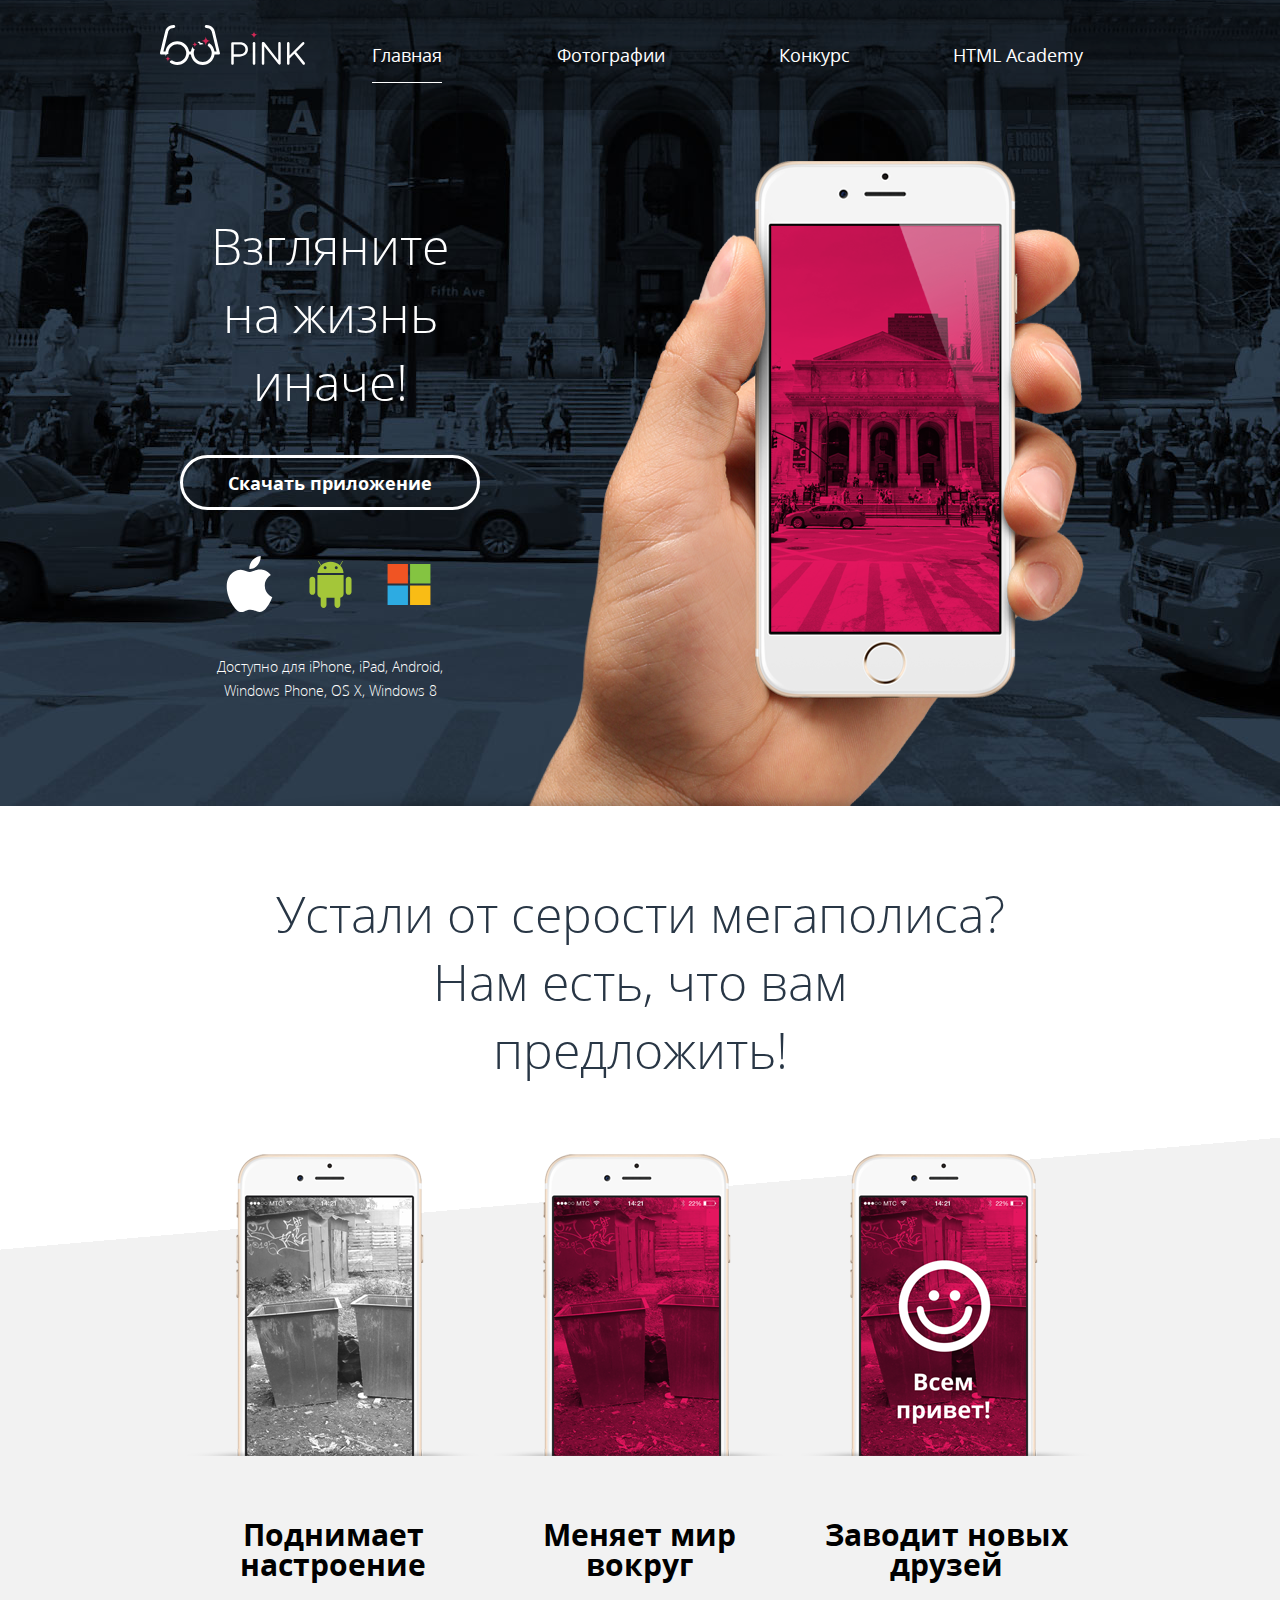
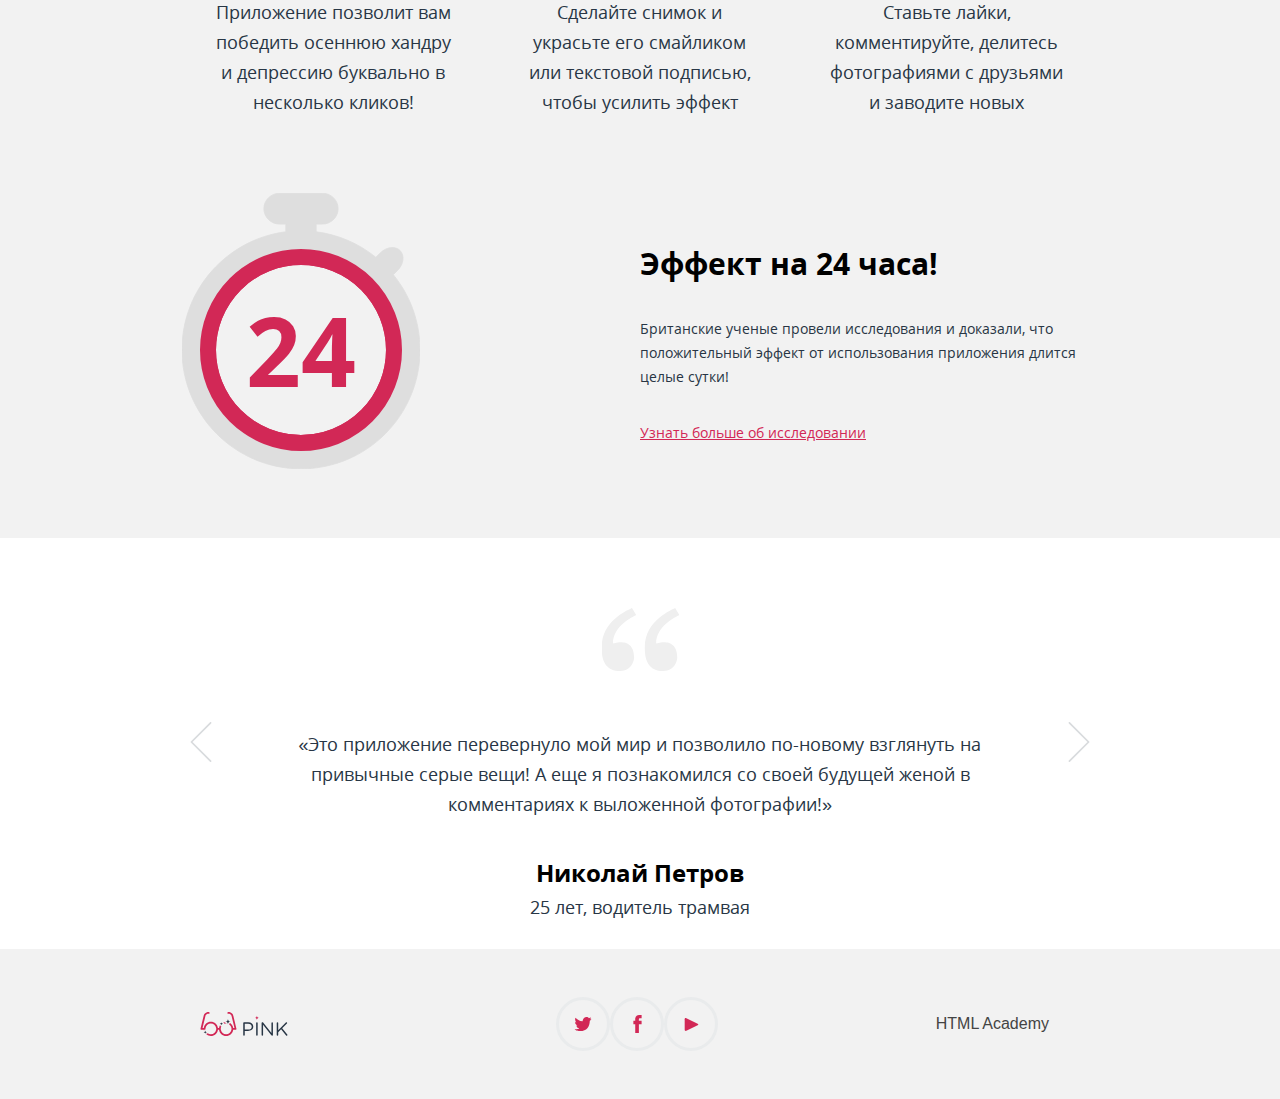
==== docs/index.html @ 56fef4a2 "new project push" ====
<!DOCTYPE html>
<html lang="ru">

<head>
  <meta charset="utf-8">
  <meta name="viewport" content="width=device-width, initial-scale=1">
  <title>HTML Academy: PINK</title>
  <link rel="preload" href="fonts/opensans.woff2" as="font" type="font/woff2">
  <link rel="preload" href="fonts/opensansmedium.woff2" as="font" type="font/woff2">
  <link rel="stylesheet" href="css/style.min.css">
</head>

<body class="page">
  <svg style="display: none;">
    <symbol id="bg-hit-tablet" viewBox="0 6 61 61">
      <polygon fill="#D22856" points="18.975,6 0,25.062 0,67 61.09,6 " />
    </symbol>
    <symbol id="bg-hit" viewBox="0 0 74 73">
      <polygon fill="#D22856" points="31,0 0,30.581 0,73 74,0 " />
    </symbol>
    <symbol id="bg-triangle-white-footer" viewBox="0 0 595.28 61.905">
      <polygon fill="#000000" points="297.64,61.905 0,0 595.28,0 " />
    </symbol>
    <symbol id="bg-triangle-white" viewBox="0 0 1200 94.074">
      <polygon fill="#000000" points="1200,0 0,0 0,94.074 " />
    </symbol>
    <symbol id="htmlacademy" viewBox="0 0 60 60">
      <path fill="#2E368F"
        d="M30.2 5h-.2l-19.7 2.1v36.2l19.7 11.7 19.7-11.7v-36.2l-19.5-2.1zm17 36.8l-17.2 10.2-17.2-10.2v-14.8l17.1 10.2v1.8l-11.7-7v1.8l11.8 7.1v1.9l-11.8-7v1.8l11.8 7 11.9-7.1v-7.6l5.3-3.2v15.1zm-.1-17l-4.7 2.8-2.2 1.3-10.3-6.1v1.8l8.8 5.3h-.1l-.2.1-1.3.7-7.3-4.3v1.8l5.8 3.4-1.4.9-4.3-2.6v1.8l2.9 1.7-2.9 1.7-17-10.1 17-10.2 17.2 10zm.1-1.8l-17.3-10.2-17.1 10.2v-13.6l17.2-1.8 17.2 1.8v13.6z" />
    </symbol>
    <symbol id="icon-editor-contrast" viewBox="-35.422 -7.96 31.92 31.92">
      <path fill="#231F20"
        d="M-19.462-3.96c6.595,0,11.96,5.365,11.96,11.96s-5.365,11.96-11.96,11.96S-31.422,14.595-31.422,8 S-26.057-3.96-19.462-3.96 M-19.462-7.96c-8.814,0-15.96,7.145-15.96,15.96c0,8.813,7.146,15.96,15.96,15.96S-3.502,16.813-3.502,8 C-3.502-0.815-10.648-7.96-19.462-7.96L-19.462-7.96z" />
      <path d="M-19.462,16.331c4.706,0,8.52-3.813,8.52-8.52c0-4.705-3.813-8.519-8.52-8.519" />
    </symbol>
    <symbol id="icon-editor-crop" viewBox="0 0 48 48">
      <path fill="none" d="M0,0h48v48H0V0z" />
      <path d="M34,30h4V14c0-2.21-1.79-4-4-4H18v4h16V30z M14,34V2h-4v8H2v4h8v20c0,2.21,1.79,4,4,4h20v8h4v-8h8v-4H14z" />
    </symbol>
    <symbol id="icon-editor-diagram-fill" viewBox="22.5 69.048 253 253">
      <path fill="#231F20"
        d="M149,69.048c-69.864,0-126.5,56.636-126.5,126.5c0,69.864,56.636,126.5,126.5,126.5 s126.5-56.636,126.5-126.5C275.5,125.685,218.864,69.048,149,69.048z M149,306.264c-60.844,0-110.167-49.323-110.167-110.167 C38.833,135.253,88.156,85.93,149,85.93c60.843,0,110.167,49.323,110.167,110.167C259.167,256.941,209.843,306.264,149,306.264z" />
    </symbol>
    <symbol id="icon-editor-fill" viewBox="0 0 48 48">
      <path fill="none" d="M0,0h48v48H0V0z" />
      <path
        d="M33.12,17.88L15.24,0l-2.83,2.83l4.76,4.76L6.88,17.88c-1.17,1.17-1.17,3.07,0,4.24l11,11C18.46,33.71,19.23,34,20,34 s1.54-0.29,2.12-0.88l11-11C34.29,20.95,34.29,19.05,33.12,17.88z M10.41,20L20,10.42L29.59,20H10.41z M38,23c0,0-4,4.33-4,7 c0,2.21,1.79,4,4,4s4-1.79,4-4C42,27.33,38,23,38,23z" />
      <rect y="40" width="48" height="3" />
    </symbol>
    <symbol id="icon-facebook" viewBox="0 0 8.673 18.944">
      <path
        d="M6.275,3.357c0.799,0,1.599,0,2.398,0c0-1.119,0-2.238,0-3.357c-0.959,0-1.92,0-2.878,0C2.656,0.181,1.54,2.387,1.948,6.115 H0v3.517h1.958c0,3.104,0,6.208,0,9.312c1.279,0,2.558,0,3.837,0c0-3.104,0-6.208,0-9.312h2.857V6.115H5.786 C5.765,5.07,5.75,3.709,6.275,3.357z" />
    </symbol>
    <symbol id="icon-heart" viewBox="521.939 473.064 12.545 11.99">
      <g>
        <path
          d="M528.174,485.055c-0.212,0-0.412-0.091-0.552-0.249c-3.798-4.324-4.644-5.298-4.858-5.572l-0.004,0.0 c-0.529-0.675-0.821-1.518-0.821-2.373c0-2.095,1.704-3.799,3.799-3.799c0.934,0,1.804,0.32,2.484,0.898 c0.696-0.578,1.56-0.898,2.463-0.898c2.095,0,3.799,1.704,3.799,3.799c0,0.909-0.318,1.754-0.896,2.381l-4.86,5.561 C528.587,484.964,528.386,485.055,528.174,485.055L528.174,485.055z M523.929,478.349c0.208,0.255,2.471,2.839,4.243,4.858 l4.323-4.944c0.34-0.369,0.52-0.86,0.52-1.399c0-1.285-1.045-2.331-2.33-2.331c-0.729,0-1.421,0.344-1.9,0.943 c-0.142,0.178-0.353,0.267-0.585,0.275c-0.227-0.003-0.439-0.111-0.575-0.294c-0.441-0.587-1.129-0.925-1.887-0.925 c-1.285,0-2.33,1.046-2.33,2.331c0,0.678,0.275,1.171,0.507,1.467C523.919,478.336,523.925,478.342,523.929,478.349z" />
      </g>
    </symbol>
    <symbol id="icon-mail" viewBox="0 0 17.988 13.966">
      <g>
        <g>
          <g>
            <path fill="#FFFFFF"
              d="M14.914,1.814C16.111,0.816,15.816,0,14.257,0H3.731c-1.56,0-1.854,0.816-0.657,1.814l3.742,3.118 c1.197,0.998,3.158,0.998,4.355,0L14.914,1.814z" />
          </g>
          <g>
            <path fill="#FFFFFF"
              d="M11.913,7.044C10.715,8.042,9.718,8.869,9.695,8.88c0,0,0,0-0.02,0.013 C9.601,8.949,9.523,8.995,9.44,9.029C9.407,9.044,9.374,9.063,9.34,9.077c-0.11,0.034-0.223,0.058-0.335,0.059 c-0.003,0-0.007,0.001-0.01,0.001c0,0,0,0-0.001,0s-0.001,0-0.001,0c-0.003,0-0.007-0.001-0.01-0.001 C8.87,9.134,8.759,9.111,8.648,9.077C8.614,9.063,8.58,9.044,8.548,9.029c-0.083-0.034-0.16-0.08-0.235-0.136C8.293,8.88,8.293,8.88,8.293,8.88c-0.022-0.012-1.02-0.838-2.218-1.836L2.178,3.796C0.979,2.798,0,3.257,0,4.816v6.315 c0,1.56,1.275,2.835,2.835,2.835h12.318c1.56,0,2.835-1.275,2.835-2.835V4.816c0-1.559-0.979-2.018-2.178-1.02L11.913,7.044z" />
          </g>
        </g>
      </g>
    </symbol>
    <symbol id="icon-map-marker" viewBox="0 0 35.983 35.983">
      <circle fill="#FFFFFF" cx="17.991" cy="17.991" r="17.991" />
      <circle fill="#D22856" cx="17.991" cy="17.991" r="7.866" />
    </symbol>
    <symbol id="icon-menu-burger" viewBox="0 0 49.945 24.007">
      <g id="miu">
        <g id="editor_list_view_hambuger_menu_glyph">
          <g>
            <path id="path-1" fill="#FFFFFF"
              d="M1.137,0C0.51,0,0,0.428,0,1.01v1.981c0,0.558,0.494,1.01,1.139,1.01h47.671 c0.628,0,1.138-0.428,1.138-1.01V1.01c0-0.558-0.494-1.01-1.138-1.01H1.137z M1.137,10.003C0.51,10.003,0,10.431,0,11.013v1.98 c0,0.557,0.494,1.01,1.139,1.01h47.671c0.628,0,1.138-0.428,1.138-1.01v-1.98c0-0.558-0.494-1.01-1.138-1.01H1.137z M1.137,20.005C0.51,20.005,0,20.434,0,21.016v1.981c0,0.557,0.494,1.01,1.139,1.01h47.671c0.628,0,1.138-0.428,1.138-1.01 v-1.981c0-0.558-0.494-1.011-1.138-1.011H1.137z" />
          </g>
          <g>
            <path id="path-1_1_" fill="#FFFFFF"
              d="M1.137,0C0.51,0,0,0.428,0,1.01v1.981c0,0.558,0.494,1.01,1.139,1.01h47.671 c0.628,0,1.138-0.428,1.138-1.01V1.01c0-0.558-0.494-1.01-1.138-1.01H1.137z M1.137,10.003C0.51,10.003,0,10.431,0,11.013v1.98 c0,0.557,0.494,1.01,1.139,1.01h47.671c0.628,0,1.138-0.428,1.138-1.01v-1.98c0-0.558-0.494-1.01-1.138-1.01H1.137z M1.137,20.005C0.51,20.005,0,20.434,0,21.016v1.981c0,0.557,0.494,1.01,1.139,1.01h47.671c0.628,0,1.138-0.428,1.138-1.01 v-1.981c0-0.558-0.494-1.011-1.138-1.011H1.137z" />
          </g>
        </g>
      </g>
    </symbol>
    <symbol id="icon-menu-cross" viewBox="0 0 23.867 23.867">
      <path fill="#FFFFFF"
        d="M15.087,11.933l8.56-8.559c0.293-0.293,0.293-0.768,0-1.061L21.554,0.22C21.414,0.079,21.223,0,21.023,0 c-0.199,0-0.391,0.079-0.529,0.22l-8.561,8.56l-8.56-8.56c-0.282-0.282-0.78-0.282-1.061,0L0.22,2.313 c-0.293,0.293-0.293,0.768,0,1.061l8.56,8.559l-8.56,8.559c-0.293,0.293-0.293,0.768,0,1.062l2.093,2.094 c0.141,0.142,0.331,0.22,0.53,0.22c0.199,0,0.39-0.078,0.53-0.22l8.561-8.56l8.56,8.56c0.141,0.142,0.332,0.22,0.53,0.22 c0.199,0,0.39-0.078,0.53-0.22l2.093-2.094c0.293-0.294,0.293-0.769,0-1.062L15.087,11.933z" />
    </symbol>
    <symbol id="icon-no" viewBox="0 0 26.752 26.752">
      <path
        d="M15.497,13.376L26.312,2.562c0.586-0.585,0.586-1.535,0-2.121s-1.535-0.586-2.121,0L13.376,11.255L2.562,0.439 c-0.586-0.586-1.535-0.586-2.121,0c-0.586,0.585-0.586,1.535,0,2.121l10.814,10.815L0.439,24.19c-0.586,0.586-0.586,1.535,0,2.121 c0.293,0.293,0.677,0.439,1.061,0.439s0.768-0.146,1.061-0.439l10.815-10.814L24.19,26.312c0.293,0.293,0.677,0.439,1.061,0.439 s0.768-0.146,1.061-0.439c0.586-0.586,0.586-1.535,0-2.121L15.497,13.376z" />
    </symbol>
    <symbol id="icon-phone" viewBox="0 0 19.697 19.696">
      <path fill="#FFFFFF"
        d="M9.848,0C6.34,0,2.823,0.628,1.546,1.878c-1.058,1.04-1.412,2.874-1.53,4.035c0,0-0.016,0.115-0.016,0.165 c0,0.454,0.369,0.82,0.819,0.82c0.054,0,2.028-0.161,3.218-0.259c0.029-0.004,0.058-0.008,0.086-0.017 C4.566,6.61,4.924,6.25,4.924,5.803l0.003-1.617c0-0.5,0.407-0.902,0.907-0.902h8.027c0.499,0,0.907,0.402,0.907,0.902l0.003,1.617 c0,0.447,0.356,0.808,0.802,0.82c0.027,0.009,0.056,0.013,0.085,0.017c1.19,0.098,3.164,0.259,3.217,0.259 c0.451,0,0.822-0.366,0.822-0.82c0-0.05-0.018-0.165-0.018-0.165c-0.118-1.161-0.472-2.995-1.53-4.035 C16.873,0.628,13.356,0,9.848,0z M9.848,10.67c-0.908,0-1.643,0.733-1.643,1.64c0,0.907,0.734,1.641,1.643,1.641 c0.906,0,1.641-0.733,1.641-1.641C11.488,11.404,10.754,10.67,9.848,10.67z M8.616,6.975V5.951c0-0.567-0.46-1.026-1.025-1.026 c-0.566,0-1.024,0.459-1.024,1.026v1.024l-5.537,5.913c-0.382,0.376-0.619,0.894-0.619,1.47v1.646c0,0.907,0.734,1.643,1.641,1.643 h0.411v1.023c0,0.568,0.46,1.026,1.026,1.026c0.565,0,1.024-0.458,1.024-1.026v-1.023h10.669v1.023c0,0.568,0.46,1.026,1.025,1.026 c0.567,0,1.026-0.458,1.026-1.026v-1.023h0.411c0.905,0,1.64-0.735,1.64-1.643v-1.646c0-0.576-0.236-1.094-0.618-1.47L13.13,6.975 V5.951c0-0.567-0.459-1.026-1.024-1.026c-0.567,0-1.027,0.459-1.027,1.026v1.024H8.616z M9.848,9.028 c1.814,0,3.282,1.468,3.282,3.282s-1.468,3.282-3.282,3.282c-1.813,0-3.281-1.468-3.281-3.282S8.034,9.028,9.848,9.028z" />
    </symbol>
    <symbol id="icon-quotes" viewBox="0 0 78.672 63.789">
      <g>
        <path
          d="M34.967,7.063L30.713,0C28.272,1.495,0,12.207,0,39.617c0,7.231,0.336,24.172,18.9,24.172 c11.187,0,13.94-10.279,13.94-13.584c0-21.977-21.382-14.177-21.382-14.177C11.458,17.957,31.263,9.184,34.967,7.063z" />
      </g>
      <g>
        <path
          d="M78.672,7.063L74.418,0c-2.44,1.495-30.713,12.207-30.713,39.617c0,7.231,0.337,24.172,18.9,24.172 c11.187,0,13.939-10.279,13.939-13.584c0-21.977-21.381-14.177-21.381-14.177C55.165,17.957,74.969,9.184,78.672,7.063z" />
      </g>
    </symbol>
    <symbol id="icon-review-arrow-left" viewBox="0 0 21.706 41.719">
      <path
        d="M2.045,20.859L21.458,1.446c0.331-0.331,0.331-0.867,0-1.198c-0.33-0.331-0.867-0.331-1.197,0L0.248,20.261 c-0.331,0.33-0.331,0.867,0,1.197l20.013,20.013c0.164,0.165,0.382,0.248,0.599,0.248s0.434-0.083,0.599-0.248 c0.331-0.331,0.331-0.867,0-1.198L2.045,20.859z" />
    </symbol>
    <symbol id="icon-review-arrow-right" viewBox="0 0 21.706 41.719">
      <path
        d="M19.661,20.859L0.248,1.446c-0.331-0.331-0.331-0.867,0-1.198c0.33-0.331,0.867-0.331,1.197,0l20.013,20.012 c0.33,0.33,0.33,0.867,0,1.197L1.445,41.471c-0.164,0.165-0.382,0.248-0.599,0.248s-0.434-0.083-0.599-0.248 c-0.331-0.331-0.331-0.867,0-1.198L19.661,20.859z" />
    </symbol>
    <symbol id="icon-timer" viewBox="0 0 298 345.097">
      <path
        d="M264.568,102.055l5.355-5.355c7.717-7.717,9.124-18.938,3.126-24.935c-5.997-5.997-17.217-4.59-24.934,3.127l-5.386,5.385 C221.768,63.292,196.11,51.875,168,48.297v-9.583h7.658c10.914,0,19.843-8.711,19.843-19.357S186.573,0,175.659,0h-53.317  c-10.913,0-19.842,8.711-19.842,19.357s8.929,19.357,19.842,19.357H130v9.583C56.681,57.629,0,120.244,0,196.097  c0,82.291,66.709,149,149,149c82.29,0,149-66.709,149-149C298,160.434,285.465,127.703,264.568,102.055z M149,306.264 c-60.844,0-110.167-49.323-110.167-110.167S88.156,85.93,149,85.93c60.843,0,110.167,49.323,110.167,110.167  S209.843,306.264,149,306.264z" />
    </symbol>
    <symbol id="icon-twitter" fill="" viewBox="0 0 17.5 14.663">
      <g>
        <g>
          <path fill=""
            d="M11.283,0.153c1.736-0.485,3.074,0.263,3.685,1.151 c0.694-0.226,1.372-0.47,2.072-0.691c-0.004,0.841-0.538,1.478-0.883,1.727C16.861,2.506,17.5,1.86,17.5,1.86 c-0.175,0.976-1.035,1.746-1.611,1.977C15.65,10.429,12.617,14.793,5.507,14.66c-0.538,0,0.077,0-0.46,0 c-0.422,0-4.29-0.45-5.047-1.843c2.341,0.192,4.011-0.412,4.835-1.15c-0.989-0.293-2.761-0.464-3.07-2.881 c0.362,0.105,0.583,0.223,1.228,0.117C1.757,8.067,0.385,7.366,0.461,5.218c0.294,0.32,1.1,0.523,1.381,0.461 c-0.725-0.235-2.03-3.281-0.921-4.836C2.794,2.654,4.769,4.364,8.29,4.528C8.506,2.288,9.461,0.787,11.283,0.153z" />
        </g>
      </g>
    </symbol>
    <symbol id="icon-yes" viewBox="-82.357 4.875 21.698 16.09">
      <path
        d="M-60.953,5.167c-0.391-0.391-1.023-0.391-1.414,0L-75.75,18.551l-4.9-4.9c-0.391-0.391-1.023-0.391-1.414,0 s-0.391,1.023,0,1.414l5.607,5.607c0.195,0.195,0.451,0.293,0.707,0.293s0.512-0.098,0.707-0.293l14.09-14.0 C-60.562,6.191-60.562,5.558-60.953,5.167z" />
    </symbol>
    <symbol id="icon-youtube" viewBox="0 0 14.64 13.96">
      <path
        d="M1.775,13.78C0.799,14.257,0,13.758,0,12.671V1.29c0-1.088,0.799-1.585,1.775-1.109l12.133,5.932 c0.975,0.478,0.975,1.258,0,1.736L1.775,13.78z" />
    </symbol>
    <symbol id="logo-android" viewBox="0 0 42.084 47.041">
      <path fill="#A4C639"
        d="M34.144,14.009H7.945c-0.009,0.11-0.018,0.22-0.018,0.333v18.755c0,1.926,1.457,3.49,3.316,3.627v7.43 c0,1.594,1.291,2.885,2.885,2.885c1.593,0,2.885-1.291,2.885-2.885v-7.42h8.058v7.42c0,1.594,1.291,2.885,2.885,2.885 c1.595,0,2.886-1.291,2.886-2.885v-7.434c1.858-0.137,3.315-1.701,3.315-3.627V14.342C34.157,14.229,34.153,14.119,34.144,14.009z" />
      <path id="c-4-9-2-9-2-9" fill="#A4C639"
        d="M2.886,15.679L2.886,15.679c1.593,0,2.886,1.292,2.886,2.885v12.378 c0,1.595-1.292,2.886-2.886,2.886l0,0C1.292,33.828,0,32.537,0,30.942V18.564C0,16.97,1.292,15.679,2.886,15.679z" />
      <path id="c-4-1-7-3-8-4" fill="#A4C639"
        d="M39.198,15.679L39.198,15.679c1.595,0,2.886,1.292,2.886,2.885v12.378 c0,1.595-1.291,2.886-2.886,2.886l0,0c-1.594,0-2.885-1.291-2.885-2.886V18.564C36.313,16.97,37.604,15.679,39.198,15.679z" />
      <path fill="#A4C639"
        d="M8.03,11.967h26.026c-0.039-2.783-1.234-5.322-3.187-7.275l2.446-4.235c0.082-0.146,0.031-0.331-0.112-0.415 c-0.146-0.084-0.331-0.034-0.415,0.111L30.416,4.26c-2.052-1.853-6.249-3.4-9.374-3.4l0,0c-3.016,0-7.322,1.547-9.374,3.4 L9.296,0.152C9.213,0.007,9.027-0.042,8.881,0.041C8.736,0.125,8.686,0.311,8.77,0.456l2.445,4.235 C9.265,6.645,8.068,9.184,8.03,11.967z M25.323,6.804c-0.002-0.805,0.664-1.46,1.488-1.462c0.826-0.002,1.494,0.648,1.498,1.454 c0,0.002,0,0.005,0,0.008c0.002,0.805-0.664,1.46-1.49,1.462c-0.823,0.002-1.493-0.649-1.496-1.454 C25.323,6.81,25.323,6.807,25.323,6.804z M14.18,6.804c-0.001-0.805,0.665-1.46,1.489-1.462c0.824-0.002,1.494,0.648,1.497,1.454 c0,0.002,0,0.005,0,0.008c0.002,0.805-0.664,1.46-1.488,1.462c-0.825,0.002-1.495-0.649-1.498-1.454 C14.18,6.81,14.18,6.807,14.18,6.804z" />
    </symbol>
    <symbol id="logo-apple" viewBox="0 0 46.21 56.753">
      <path fill="#FFFFFF"
        d="M38.593,30.15c0.081,8.59,7.535,11.447,7.617,11.483c-0.062,0.202-1.19,4.073-3.927,8.072 c-2.365,3.457-4.82,6.901-8.688,6.973c-3.799,0.07-5.021-2.253-9.365-2.253c-4.344,0-5.702,2.182-9.298,2.32 c-3.733,0.142-6.576-3.739-8.961-7.184c-4.875-7.046-8.598-19.91-3.597-28.593c2.484-4.313,6.925-7.043,11.743-7.114 c3.666-0.069,7.126,2.466,9.366,2.466c2.241,0,6.444-3.049,10.865-2.601c1.85,0.077,7.044,0.747,10.38,5.629 C44.459,19.519,38.531,22.971,38.593,30.15 M31.453,9.062C33.435,6.662,34.769,3.323,34.405,0c-2.857,0.115-6.312,1.904-8.36,4.302 c-1.837,2.123-3.445,5.521-3.011,8.778C26.218,13.326,29.47,11.461,31.453,9.062" />
    </symbol>
    <symbol id="logo-htmlacademy" viewBox="0 0 26.943 34.09">
      <path
        d="M13.62,0.017L13.472,0L0,1.412v24.661l13.472,8.017l13.43-7.99l0.042-0.026V1.412L13.62,0.017z M25.019,12.127L13.495,5.334 l-0.001-0.104L13.407,5.28l-0.088-0.056v0.109L1.925,12.118V3.147l11.547-1.212l11.547,1.212V12.127z M13.405,6.787L24.923,13.5 l-4.479,2.64l-7.093-4.221l-0.013,1.415l5.904,3.513l-0.86,0.507l-5.031-2.992l-0.013,1.415l3.827,2.275l-0.782,0.523l-3.032-1.787 l-0.013,1.413l1.852,1.091l-1.8,1.081L2.034,13.622L13.405,6.787z M1.925,15.127l11.411,6.791l0.015,1.044l-7.941-4.728L5.395,19.65 l7.979,4.796l0.017,1.076l-7.972-4.741l-0.013,1.415l8.021,4.821l0.045,0.026l8.143-4.872v-1.268l-0.011-0.148v-3.761l3.415-2.036 v10.02L13.472,31.85L1.925,24.979V15.127z" />
    </symbol>
    <symbol id="logo-microsoft" viewBox="0 0 43.922 41.992">
      <g>
        <path id="path5058" fill="#F05423" d="M20.874,19.953H0V0h20.874V19.953z" />
        <path id="path5060" fill="#84C441" d="M43.922,19.953H23.049V0h20.873V19.953z" />
        <path id="path5062" fill="#2DABE2" d="M20.873,41.992H0V22.04h20.873V41.992z" />
        <path id="path5064" fill="#F9BC15" d="M43.922,41.992H23.049V22.04h20.873V41.992z" />
      </g>
    </symbol>
    <symbol id="logo-pink-blue-desktop" viewBox="0 0 146.3 40.375">
      <g>
        <path fill="#283645"
          d="M71.874,18.661c0-0.708,0.58-1.288,1.256-1.288h7.18c5.087,0,8.436,2.704,8.436,7.146v0.063 c0,4.86-4.057,7.373-8.854,7.373h-5.475v6.825c0,0.708-0.58,1.287-1.289,1.287c-0.676,0-1.256-0.58-1.256-1.287L71.874,18.661 L71.874,18.661z M79.988,29.641c3.734,0,6.182-1.996,6.182-4.959v-0.062c0-3.221-2.414-4.894-6.053-4.894h-5.699v9.917h5.57V29.641 z" />
        <path fill="#283645"
          d="M93.603,18.5c0-0.708,0.579-1.288,1.255-1.288c0.709,0,1.288,0.58,1.288,1.288v20.283 c0,0.708-0.579,1.287-1.288,1.287c-0.676,0-1.255-0.579-1.255-1.287V18.5z" />
        <path fill="#283645"
          d="M102.744,18.532c0-0.676,0.58-1.256,1.256-1.256h0.354c0.58,0,0.935,0.29,1.288,0.74l13.684,17.45V18.468 c0-0.676,0.547-1.256,1.256-1.256c0.676,0,1.225,0.58,1.225,1.256v20.349c0,0.677-0.48,1.19-1.158,1.19h-0.129 c-0.548,0-0.936-0.321-1.318-0.772l-13.976-17.867v17.449c0,0.677-0.547,1.257-1.257,1.257c-0.676,0-1.223-0.58-1.223-1.257V18.532 H102.744z" />
        <path fill="#283645"
          d="M128.173,18.5c0-0.708,0.58-1.288,1.257-1.288c0.708,0,1.286,0.58,1.286,1.288v12.331l12.848-13.168 c0.29-0.257,0.579-0.451,0.998-0.451c0.676,0,1.225,0.612,1.225,1.256c0,0.354-0.162,0.644-0.42,0.901l-7.984,7.92l8.564,10.561 c0.225,0.291,0.354,0.547,0.354,0.936c0,0.676-0.577,1.288-1.285,1.288c-0.482,0-0.807-0.259-1.03-0.58l-8.401-10.464l-4.863,4.861 v4.895c0,0.708-0.578,1.288-1.286,1.288c-0.677,0-1.257-0.58-1.257-1.288V18.5H128.173z" />
      </g>
      <path fill="#D22856"
        d="M98.498,9.875c-2.002,0-3.623-1.623-3.623-3.624c0,2.001-1.623,3.624-3.625,3.624 c2.002,0,3.625,1.623,3.625,3.624C94.875,11.498,96.496,9.875,98.498,9.875z" />
      <g>
        <path fill="#D22856"
          d="M43.094,19.313c0.246,0,0.489,0.014,0.73,0.033c-0.437-0.728-1.227-1.221-2.136-1.221 c-0.877,0-1.614-0.568-1.884-1.354c-0.727,0.208-1.425,0.482-2.089,0.816c0.062,0.017,0.122,0.038,0.188,0.038c1.104,0,2,0.896,2,2 c0,0.096-0.015,0.188-0.028,0.281C40.875,19.524,41.959,19.313,43.094,19.313z" />
        <path fill="#D22856"
          d="M60.462,28.016c-0.002-0.009-5.175-21.365-5.175-21.365C54.926,4.303,52.694,0,46.688,0 c-0.829,0-1.5,0.671-1.5,1.5s0.671,1.5,1.5,1.5c4.856,0,5.575,3.729,5.639,4.143l4.767,19.701h-2.073 c-0.445-3.557-2.453-6.628-5.305-8.522c-0.897,0.379-1.529,1.269-1.529,2.303c0,0.088-0.015,0.171-0.026,0.256 c1.991,1.358,3.415,3.489,3.829,5.965c0.082,0.488,0.135,0.987,0.135,1.5c0,0.512-0.053,1.012-0.135,1.5 c-0.716,4.271-4.421,7.53-8.896,7.53c-4.475,0-8.181-3.259-8.896-7.53c-0.082-0.488-0.135-0.988-0.135-1.5 c0-0.513,0.053-1.012,0.135-1.5c0.147-0.879,0.427-1.712,0.808-2.484c-1.034-0.077-1.852-0.932-1.852-1.984 c0-0.189-0.077-0.357-0.192-0.488c-0.938,1.469-1.569,3.149-1.795,4.957h-1.82c-0.741-5.927-5.802-10.531-11.927-10.531 S6.235,20.917,5.493,26.844H3.42L8.187,7.143C8.25,6.729,8.97,3,13.826,3c0.829,0,1.5-0.671,1.5-1.5S14.655,0,13.826,0 C7.82,0,5.588,4.303,5.227,6.651c0,0-5.173,21.356-5.175,21.365c-0.266,1.109,0.531,1.826,1.426,1.826 c0.012,0,0.023,0.004,0.036,0.004h3.982c0.079,0.629,0.215,1.237,0.387,1.831c0.059-0.106,0.102-0.224,0.102-0.354 c0-1.104,0.896-2,2-2c0.166,0,0.324,0.024,0.478,0.062c-0.043-0.343-0.074-0.688-0.074-1.042c0-0.512,0.053-1.011,0.135-1.5 c0.715-4.271,4.421-7.531,8.896-7.531s8.18,3.26,8.896,7.531c0.082,0.489,0.135,0.988,0.135,1.5s-0.053,1.012-0.135,1.5 c-0.715,4.272-4.421,7.531-8.896,7.531c-2.022,0-3.883-0.67-5.386-1.794c-0.35,0.302-0.8,0.491-1.299,0.491 c-0.413,0-0.749,0.336-0.749,0.748c0,0.289-0.065,0.563-0.176,0.812c2.075,1.708,4.722,2.743,7.614,2.743 c6.125,0,11.185-4.604,11.927-10.529h1.814c0.742,5.926,5.802,10.529,11.927,10.529s11.186-4.604,11.927-10.529H59 c0.012,0,0.023-0.005,0.036-0.005C59.931,29.842,60.728,29.125,60.462,28.016z" />
      </g>
      <g>
        <g>
          <path fill="#283645"
            d="M50.686,16.125c-2.485,0-4.499-2.014-4.499-4.499c0,2.485-2.014,4.499-4.499,4.499 c2.485,0,4.499,2.014,4.499,4.499C46.187,18.139,48.2,16.125,50.686,16.125z" />
        </g>
      </g>
      <g>
        <g>
          <path fill="#283645"
            d="M37.904,19.626c-1.519,0-2.749-1.23-2.749-2.749c0,1.519-1.23,2.749-2.749,2.749 c1.519,0,2.749,1.229,2.749,2.749C35.155,20.855,36.386,19.626,37.904,19.626z" />
        </g>
      </g>
      <g>
        <g>
          <path fill="#283645"
            d="M10.734,34.072c-1.519,0-2.749-1.23-2.749-2.75c0,1.52-1.23,2.75-2.749,2.75 c1.519,0,2.749,1.229,2.749,2.748C7.985,35.303,9.215,34.072,10.734,34.072z" />
        </g>
      </g>
    </symbol>
    <symbol id="logo-pink-blue-mobile" viewBox="0 0 146.3 40.375">
      <g>
        <path fill="#283645"
          d="M71.874,18.661c0-0.708,0.58-1.288,1.256-1.288h7.18c5.087,0,8.436,2.704,8.436,7.146v0.063 c0,4.86-4.057,7.373-8.854,7.373h-5.475v6.825c0,0.708-0.58,1.287-1.289,1.287c-0.676,0-1.256-0.58-1.256-1.287L71.874,18.661 L71.874,18.661z M79.988,29.641c3.734,0,6.182-1.996,6.182-4.959v-0.062c0-3.221-2.414-4.894-6.053-4.894h-5.699v9.917h5.57V29.641 z" />
        <path fill="#283645"
          d="M93.603,18.5c0-0.708,0.579-1.288,1.255-1.288c0.709,0,1.288,0.58,1.288,1.288v20.283 c0,0.708-0.579,1.287-1.288,1.287c-0.676,0-1.255-0.579-1.255-1.287V18.5z" />
        <path fill="#283645"
          d="M102.744,18.532c0-0.676,0.58-1.256,1.256-1.256h0.354c0.58,0,0.935,0.29,1.288,0.74l13.684,17.45V18.468 c0-0.676,0.547-1.256,1.256-1.256c0.676,0,1.225,0.58,1.225,1.256v20.349c0,0.677-0.48,1.19-1.158,1.19h-0.129 c-0.548,0-0.936-0.321-1.318-0.772l-13.976-17.867v17.449c0,0.677-0.547,1.257-1.257,1.257c-0.676,0-1.223-0.58-1.223-1.257V18.532 H102.744z" />
        <path fill="#283645"
          d="M128.173,18.5c0-0.708,0.58-1.288,1.257-1.288c0.708,0,1.286,0.58,1.286,1.288v12.331l12.848-13.16 c0.29-0.257,0.579-0.451,0.998-0.451c0.676,0,1.225,0.612,1.225,1.256c0,0.354-0.162,0.644-0.42,0.901l-7.984,7.92l8.564,10.561 c0.225,0.291,0.354,0.547,0.354,0.936c0,0.676-0.577,1.288-1.285,1.288c-0.482,0-0.807-0.259-1.03-0.58l-8.401-10.464l-4.863,4.861 v4.895c0,0.708-0.578,1.288-1.286,1.288c-0.677,0-1.257-0.58-1.257-1.288V18.5H128.173z" />
      </g>
      <path fill="#FFFFFF" d="M60.498,28.266" />
      <path fill="#D22856"
        d="M60.462,28.016c-0.002-0.009-5.175-21.365-5.175-21.365C54.926,4.303,52.694,0,46.688,0 c-0.829,0-1.5,0.671-1.5,1.5s0.671,1.5,1.5,1.5c4.856,0,5.575,3.729,5.639,4.143l4.767,19.701h-2.073 c-0.742-5.927-5.802-10.531-11.927-10.531s-11.186,4.604-11.927,10.531h-1.82c-0.741-5.927-5.802-10.531-11.927-10.531 S6.235,20.917,5.493,26.844H3.42L8.187,7.143C8.25,6.729,8.97,3,13.826,3c0.829,0,1.5-0.671,1.5-1.5S14.655,0,13.826,0 C7.82,0,5.588,4.303,5.227,6.651c0,0-5.173,21.356-5.175,21.365c-0.266,1.109,0.531,1.826,1.426,1.826 c0.012,0,0.023,0.004,0.036,0.004h3.982c0.741,5.926,5.802,10.53,11.927,10.53s11.185-4.604,11.927-10.53h1.814 c0.742,5.926,5.802,10.53,11.927,10.53s11.186-4.604,11.927-10.53H59c0.012,0,0.023-0.004,0.036-0.004 C59.931,29.842,60.728,29.125,60.462,28.016z M26.315,29.844c-0.715,4.272-4.421,7.531-8.896,7.531s-8.18-3.259-8.896-7.531 c-0.082-0.488-0.135-0.988-0.135-1.5s0.053-1.011,0.135-1.5c0.715-4.271,4.421-7.531,8.896-7.531s8.18,3.26,8.896,7.531 c0.082,0.489,0.135,0.988,0.135,1.5S26.397,29.355,26.315,29.844z M51.99,29.844c-0.716,4.272-4.421,7.531-8.896,7.531 c-4.475,0-8.181-3.259-8.896-7.531c-0.082-0.488-0.135-0.988-0.135-1.5s0.053-1.011,0.135-1.5c0.716-4.271,4.421-7.531,8.896-7.531 c4.475,0,8.181,3.26,8.896,7.531c0.082,0.489,0.135,0.988,0.135,1.5S52.072,29.355,51.99,29.844z" />
    </symbol>
    <symbol id="logo-pink-white-desktop" viewBox="0 0 146.3 40.375">
      <g>
        <path fill=""
          d="M71.874,18.661c0-0.708,0.58-1.288,1.256-1.288h7.18c5.087,0,8.436,2.704,8.436,7.146v0.064 c0,4.861-4.057,7.373-8.854,7.373h-5.475v6.825c0,0.708-0.58,1.288-1.288,1.288c-0.676,0-1.256-0.58-1.256-1.288V18.661z M79.988,29.641c3.734,0,6.182-1.996,6.182-4.959v-0.063c0-3.22-2.414-4.894-6.053-4.894h-5.699v9.917H79.988L79.988,29.641z" />
        <path fill=""
          d="M93.603,18.5c0-0.708,0.579-1.288,1.255-1.288c0.709,0,1.288,0.58,1.288,1.288v20.283 c0,0.708-0.579,1.287-1.288,1.287c-0.676,0-1.255-0.579-1.255-1.287V18.5z" />
        <path fill=""
          d="M102.744,18.532c0-0.676,0.58-1.256,1.256-1.256h0.354c0.58,0,0.935,0.29,1.288,0.74l13.684,17.45V18.468 c0-0.676,0.547-1.256,1.256-1.256c0.676,0,1.224,0.58,1.224,1.256v20.349c0,0.676-0.481,1.19-1.158,1.19h-0.129c-0.548,0-0.935-0.321-1.319-0.772l-13.975-17.868v17.45c0,0.676-0.547,1.256-1.256,1.256c-0.676,0-1.223-0.58-1.223-1.256V18.532 H102.744z" />
        <path fill=""
          d="M128.173,18.5c0-0.708,0.58-1.288,1.257-1.288c0.708,0,1.286,0.58,1.286,1.288v12.331l12.848-13.168 c0.29-0.257,0.579-0.451,0.998-0.451c0.676,0,1.225,0.612,1.225,1.256c0,0.354-0.162,0.644-0.42,0.901l-7.984,7.92l8.564,10.561 c0.225,0.291,0.354,0.547,0.354,0.935c0,0.676-0.578,1.288-1.286,1.288c-0.483,0-0.806-0.258-1.03-0.58l-8.402-10.463l-4.863,4.861 v4.894c0,0.708-0.578,1.288-1.286,1.288c-0.677,0-1.257-0.58-1.257-1.288V18.5H128.173z" />
      </g>
      <path fill="#D22856"
        d="M98.498,9.875c-2.002,0-3.623-1.623-3.623-3.624c0,2.001-1.623,3.624-3.625,3.624 c2.002,0,3.625,1.623,3.625,3.624C94.875,11.498,96.496,9.875,98.498,9.875z" />
      <g>
        <path fill=""
          d="M43.094,19.313c0.246,0,0.489,0.014,0.73,0.033c-0.437-0.728-1.227-1.221-2.136-1.221 c-0.877,0-1.614-0.568-1.884-1.354c-0.727,0.208-1.425,0.482-2.089,0.816c0.062,0.017,0.122,0.038,0.188,0.038c1.104,0,2,0.896,2,2 c0,0.096-0.015,0.188-0.028,0.281C40.875,19.524,41.959,19.313,43.094,19.313z" />
        <path fill=""
          d="M60.462,28.016c-0.002-0.009-5.175-21.365-5.175-21.365C54.926,4.303,52.694,0,46.688,0 c-0.829,0-1.5,0.671-1.5,1.5s0.671,1.5,1.5,1.5c4.856,0,5.575,3.729,5.639,4.143l4.767,19.701h-2.073 c-0.445-3.557-2.453-6.628-5.305-8.522c-0.897,0.379-1.529,1.269-1.529,2.303c0,0.088-0.015,0.171-0.026,0.256 c1.991,1.358,3.415,3.489,3.829,5.964c0.082,0.489,0.135,0.988,0.135,1.5s-0.053,1.012-0.135,1.5 c-0.716,4.272-4.421,7.531-8.896,7.531c-4.475,0-8.181-3.259-8.896-7.531c-0.082-0.488-0.135-0.988-0.135-1.5 s0.053-1.011,0.135-1.5c0.147-0.878,0.427-1.711,0.808-2.483c-1.034-0.078-1.852-0.932-1.852-1.985 c0-0.189-0.077-0.357-0.192-0.489c-0.938,1.469-1.569,3.15-1.795,4.958h-1.82c-0.741-5.927-5.802-10.531-11.927-10.531 S6.235,20.917,5.493,26.844H3.42L8.187,7.143C8.25,6.729,8.97,3,13.826,3c0.829,0,1.5-0.671,1.5-1.5S14.655,0,13.826,0 C7.82,0,5.588,4.303,5.227,6.651c0,0-5.173,21.356-5.175,21.365c-0.266,1.109,0.531,1.826,1.426,1.826 c0.012,0,0.023,0.004,0.036,0.004h3.982c0.079,0.628,0.215,1.237,0.387,1.831c0.059-0.106,0.102-0.224,0.102-0.354 c0-1.104,0.896-2,2-2c0.166,0,0.324,0.025,0.478,0.063c-0.043-0.343-0.074-0.688-0.074-1.042c0-0.512,0.053-1.011,0.135-1.5 c0.715-4.271,4.421-7.531,8.896-7.531s8.18,3.26,8.896,7.531c0.082,0.489,0.135,0.988,0.135,1.5s-0.053,1.012-0.135,1.5 c-0.715,4.272-4.421,7.531-8.896,7.531c-2.022,0-3.883-0.67-5.386-1.794c-0.35,0.302-0.8,0.491-1.299,0.491 c-0.413,0-0.749,0.336-0.749,0.748c0,0.29-0.065,0.564-0.176,0.812c2.075,1.708,4.722,2.743,7.614,2.743 c6.125,0,11.185-4.604,11.927-10.53h1.814c0.742,5.926,5.802,10.53,11.927,10.53s11.186-4.604,11.927-10.53H59 c0.012,0,0.023-0.004,0.036-0.004C59.931,29.842,60.728,29.125,60.462,28.016z" />
      </g>
      <g>
        <g>
          <path fill="#D22856"
            d="M50.686,16.125c-2.485,0-4.499-2.014-4.499-4.499c0,2.485-2.014,4.499-4.499,4.499 c2.485,0,4.499,2.014,4.499,4.499C46.187,18.139,48.2,16.125,50.686,16.125z" />
        </g>
      </g>
      <g>
        <g>
          <path fill="#D22856"
            d="M37.904,19.626c-1.519,0-2.749-1.23-2.749-2.749c0,1.519-1.23,2.749-2.749,2.749 c1.519,0,2.749,1.229,2.749,2.749C35.155,20.855,36.386,19.626,37.904,19.626z" />
        </g>
      </g>
      <g>
        <g>
          <path fill="#D22856"
            d="M10.734,34.072c-1.519,0-2.749-1.23-2.749-2.75c0,1.52-1.23,2.75-2.749,2.75 c1.519,0,2.749,1.229,2.749,2.748C7.985,35.303,9.215,34.072,10.734,34.072z" />
        </g>
      </g>
    </symbol>
    <symbol id="logo-pink-white-mobile" viewBox="0 0 74.426 22.859">
      <g>
        <path fill=""
          d="M0,1.449c0-0.708,0.58-1.288,1.256-1.288h7.18c5.087,0,8.436,2.704,8.436,7.147v0.064 c0,4.861-4.057,7.373-8.854,7.373H2.544v6.825c0,0.708-0.58,1.288-1.288,1.288C0.58,22.859,0,22.279,0,21.571V1.449z M8.114,12.428 c3.734,0,6.182-1.996,6.182-4.958V7.405c0-3.22-2.415-4.894-6.054-4.894H2.544v9.917H8.114z" />
        <path fill=""
          d="M21.729,1.288C21.729,0.58,22.308,0,22.983,0c0.709,0,1.288,0.58,1.288,1.288v20.283 c0,0.708-0.579,1.288-1.288,1.288c-0.676,0-1.255-0.58-1.255-1.288V1.288z" />
        <path fill=""
          d="M30.87,1.32c0-0.676,0.579-1.256,1.256-1.256h0.354c0.58,0,0.934,0.29,1.288,0.74l13.684,17.45V1.256 C47.451,0.58,47.998,0,48.707,0c0.676,0,1.223,0.58,1.223,1.256v20.348c0,0.676-0.482,1.191-1.158,1.191h-0.129 c-0.548,0-0.934-0.322-1.32-0.772L33.349,4.153v17.45c0,0.676-0.547,1.256-1.255,1.256c-0.677,0-1.224-0.58-1.224-1.256V1.32z" />
        <path fill=""
          d="M56.3,1.288C56.3,0.58,56.879,0,57.556,0c0.708,0,1.287,0.58,1.287,1.288v12.331L71.689,0.451 C71.979,0.193,72.269,0,72.688,0c0.676,0,1.224,0.612,1.224,1.256c0,0.354-0.161,0.644-0.419,0.901l-7.984,7.92l8.564,10.561 c0.225,0.29,0.354,0.547,0.354,0.934c0,0.676-0.579,1.288-1.287,1.288c-0.483,0-0.806-0.258-1.03-0.58l-8.403-10.463l-4.862,4.861 v4.894c0,0.708-0.579,1.288-1.287,1.288c-0.677,0-1.256-0.58-1.256-1.288V1.288z" />
      </g>
    </symbol>
    <symbol id="logo-pink-white-tablet" viewBox="0 0 146.3 40.375">
      <g>
        <path fill=""
          d="M71.874,18.661c0-0.708,0.58-1.288,1.256-1.288h7.18c5.087,0,8.436,2.704,8.436,7.146v0.064 c0,4.861-4.057,7.373-8.854,7.373h-5.475v6.825c0,0.708-0.58,1.288-1.288,1.288c-0.676,0-1.256-0.58-1.256-1.288V18.661z M79.988,29.641c3.734,0,6.182-1.996,6.182-4.959v-0.063c0-3.22-2.414-4.894-6.053-4.894h-5.699v9.917H79.988L79.988,29.641z" />
        <path fill=""
          d="M93.603,18.5c0-0.708,0.579-1.288,1.255-1.288c0.709,0,1.288,0.58,1.288,1.288v20.283 c0,0.708-0.579,1.287-1.288,1.287c-0.676,0-1.255-0.579-1.255-1.287V18.5z" />
        <path fill=""
          d="M102.744,18.532c0-0.676,0.58-1.256,1.256-1.256h0.354c0.58,0,0.935,0.29,1.288,0.74l13.684,17.45V18.468 c0-0.676,0.547-1.256,1.256-1.256c0.676,0,1.224,0.58,1.224,1.256v20.349c0,0.676-0.481,1.19-1.158,1.19h-0.129c-0.548,0-0.935-0.321-1.319-0.772l-13.975-17.868v17.45c0,0.676-0.547,1.256-1.256,1.256c-0.676,0-1.223-0.58-1.223-1.256V18.532 H102.744z" />
        <path fill=""
          d="M128.173,18.5c0-0.708,0.58-1.288,1.257-1.288c0.708,0,1.286,0.58,1.286,1.288v12.331l12.848-13.168 c0.29-0.257,0.579-0.451,0.998-0.451c0.676,0,1.225,0.612,1.225,1.256c0,0.354-0.162,0.644-0.42,0.901l-7.984,7.92l8.564,10.561 c0.225,0.291,0.354,0.547,0.354,0.935c0,0.676-0.578,1.288-1.286,1.288c-0.483,0-0.806-0.258-1.03-0.58l-8.402-10.463l-4.863,4.861 v4.894c0,0.708-0.578,1.288-1.286,1.288c-0.677,0-1.257-0.58-1.257-1.288V18.5H128.173z" />
      </g>
      <path fill="" d="M60.498,28.266" />
      <path fill=""
        d="M60.462,28.016c-0.002-0.009-5.175-21.365-5.175-21.365C54.926,4.303,52.694,0,46.688,0 c-0.829,0-1.5,0.671-1.5,1.5s0.671,1.5,1.5,1.5c4.856,0,5.575,3.729,5.639,4.143l4.767,19.701h-2.073 c-0.742-5.927-5.802-10.531-11.927-10.531s-11.186,4.604-11.927,10.531h-1.82c-0.741-5.927-5.802-10.531-11.927-10.531 S6.235,20.917,5.493,26.844H3.42L8.187,7.143C8.25,6.729,8.97,3,13.826,3c0.829,0,1.5-0.671,1.5-1.5S14.655,0,13.826,0 C7.82,0,5.588,4.303,5.227,6.651c0,0-5.173,21.356-5.175,21.365c-0.266,1.109,0.531,1.826,1.426,1.826 c0.012,0,0.023,0.004,0.036,0.004h3.982c0.741,5.926,5.802,10.53,11.927,10.53s11.185-4.604,11.927-10.53h1.814 c0.742,5.926,5.802,10.53,11.927,10.53s11.186-4.604,11.927-10.53H59c0.012,0,0.023-0.004,0.036-0.004 C59.931,29.842,60.728,29.125,60.462,28.016z M26.315,29.844c-0.715,4.272-4.421,7.531-8.896,7.531c-4.475,0-8.18-3.259-8.896-7.531 c-0.082-0.488-0.135-0.988-0.135-1.5s0.053-1.011,0.135-1.5c0.715-4.271,4.421-7.531,8.896-7.531c4.475,0,8.18,3.26,8.896,7.531 c0.082,0.489,0.135,0.988,0.135,1.5S26.397,29.355,26.315,29.844z M51.99,29.844c-0.716,4.272-4.421,7.531-8.896,7.531 c-4.475,0-8.181-3.259-8.896-7.531c-0.082-0.488-0.135-0.988-0.135-1.5s0.053-1.011,0.135-1.5c0.716-4.271,4.421-7.531,8.896-7.531 c4.475,0,8.181,3.26,8.896,7.531c0.082,0.489,0.135,0.988,0.135,1.5S52.072,29.355,51.99,29.844z" />
    </symbol>
  </svg>

  <section class="entry">
    <div class="entry__container">
      <header class="header">
  <div class="header__body container">
    <a class="header__logo">
      <picture>
        <svg width="74" height="23">
          <use class="logo-mobile" xlink:href="#logo-pink-white-mobile"></use>
          <use class="logo-tablet" xlink:href="#logo-pink-white-tablet"></use>
          <use class="logo-desktop" xlink:href="#logo-pink-white-desktop"></use>
        </svg>
      </picture>
    </a>
    <nav class="header-menu">
      <button type="button" class="header-menu__toggle header-menu__toggle--no-js">
        <span class="visually-hidden">Открыть/закрыть меню</span>
      </button>
      <div class="header-menu__wrapper header-menu__wrapper--no-js">
        <ul class="header-menu__list nav-menu">
          <li class="nav-menu__item">
            <a class="nav-menu__link nav-menu__link--active">Главная</a>
          </li>
          <li class="nav-menu__item">
            <a class="nav-menu__link" href="">Фотографии</a>
          </li>
          <li class="nav-menu__item">
            <a class="nav-menu__link" href="">Конкурс</a>
          </li>
          <li class="nav-menu__item">
            <a class="nav-menu__link" href="">HTML Academy</a>
          </li>
        </ul>
      </div>
    </nav>
  </div>
</header>

      <div class="entry__promo promo">
  <div class="promo__container container">
    <h1 class="visually-hidden">Сайт приложения для фотографий PINK</h1>
    <p class="promo__title">Взгляните <br> на жизнь <br> иначе!</p>
    <picture>
      <source type="image/wepb" srcset="img/iphone-hand-desktop@1x.wepb 1x, img/iphone-hand-desktop@2x.wepb 2x"
        media="(min-width:940px)">
      <source srcset="img/iphone-hand-desktop@1x.png 1x, img/iphone-hand-desktop@2x.png 2x" media="(min-width:940px)">
      <source type="image/wepb" srcset="img/iphone-hand-tablet@1x.wepb 1x, img/iphone-hand-tablet@2x.wepb 2x"
        media="(min-width:660px)">
      <source srcset="img/iphone-hand-tablet@1x.png 1x, img/iphone-hand-tablet@2x.png 2x" media="(min-width:660px)">
      <source type="image/wepb" srcset="img/iphone-hand-mobile@1x.wepb 1x, img/iphone-hand-mobile@2x.wepb 2x">
      <img class="promo__img-hand" width="320" height="286" src="img/iphone-hand-mobile@1x.png"
        srcset="img/iphone-hand-mobile@2x.png 2x" alt="">
    </picture>
    <a href="" class="promo__download-link">Скачать приложение</a>
    <ul class="promo__os-list">
      <li class="promo__os-item">
        <svg width="47" height="56">
          <use xlink:href="#logo-apple"></use>
        </svg>
      </li>
      <li class="promo__os-item">
        <svg width="43" height="47">
          <use xlink:href="#logo-android"></use>
        </svg>
      </li>
      <li class="promo__os-item">
        <svg width="44" height="41">
          <use xlink:href="#logo-microsoft"></use>
        </svg>
      </li>
    </ul>
    <p class="promo__text">Доступно для iPhone, iPad, Android,<br> Windows Phone, OS X, Windows 8</p>
  </div>
</div>

    </div>

  </section>


  <main class="main">
    <section class="features">
  <div class="features__container container">
    <p class="features__title">Устали от серости мегаполиса?</p>
    <p class="features__title features__title--last">Нам есть, что вам<br>
      предложить!</p>
    <div class="features__body">
      <div class="features__img features__img--desktop">
        <picture>
          <source type="img/webp"
            srcset="img/iphone-screen-1-desktop@1x.webp 1x, img/iphone-screen-1-desktop@2x.webp 2x">
          <img src="img/iphone-screen-1-desktop@1x.png"></img>
        </picture>
      </div>
      <div class="features__img features__img--desktop">
        <picture>
          <source type="img/webp"
            srcset="img/iphone-screen-2-desktop@1x.webp 1x, img/iphone-screen-2-desktop@2x.webp 2x">
          <img src="img/iphone-screen-2-desktop@1x.png"></img>
        </picture>
      </div>
      <div class="features__img features__img--all-viewport">
        <picture>
          <source media="(min-width: 939.98px)" srcset="img/iphone-screen-3-desktop@1x.png">
          <source media="(min-width: 660px)" srcset="img/iphone-screen-3-tablet@1x.png">
          <img width="157" height="320" src="img/iphone-screen-mobile@1x.png"></img>
        </picture>
      </div>
      <div class="feautures__item feautures__item--first">
        <h2 class="feautures__item-title">Поднимает настроение</h2>
        <p class="feautures__item-text">Приложение позволит вам победить осеннюю хандру и депрессию буквально в
          несколько кликов!</p>
      </div>
      <div class="feautures__item">
        <h2 class="feautures__item-title">Меняет мир вокруг</h2>
        <p class="feautures__item-text">Сделайте снимок и украсьте его смайликом
          или текстовой подписью, чтобы
          усилить эффект</p>
      </div>
      <div class="feautures__item feautures__item--last">
        <h2 class="feautures__item-title">Заводит новых друзей</h2>
        <p class="feautures__item-text feautures__item-text--m0">Ставьте лайки, комментируйте, делитесь фотографиями с
          друзьями и заводите
          новых</p>
      </div>

    </div>
  </div>

</section>

    <section class="effect">
  <div class="effect__container container">
    <div class="effect__grid">
      <span class="effect__timer">24</span>
      <h2 class="effect__title">
        Эффект<br> на 24 часа!
      </h2>
      <p class="effect__text">Британские ученые провели исследования и доказали,
        что положительный эффект от использования приложения длится целые сутки!</p>
      <a href="#" class="effect__link">Узнать больше об исследовании</a>
    </div>
  </div>
</section>

    <section class="feedback">
  <div class="feedback__container container">
    <h1 class="visually-hidden">Отзывы клиентов о приложении PINK</h1>
    <div class="feedback__slider-wrapper sim-slider">
      <ul class="feedback__slider-list sim-slider-list">
        <li class="feedback__item feedback-item sim-slider-element current-slide">
          <p class="feedback-item__author">Николай Петров</p>
          <p class="feedback-item__author-info">25 лет, водитель трамвая</p>
          <p class="feedback-item__text">«Это приложение перевернуло мой мир и позволило по-новому взглянуть на
            привычные серые вещи! А еще я познакомился со своей будущей женой в
            комментариях к выложенной фотографии!»</p>
        </li>
        <li class="feedback__item feedback-item sim-slider-element">
          <p class="feedback-item__author">Петр Николаев</p>
          <p class="feedback-item__author-info">52 года, водитель автобуса</p>
          <p class="feedback-item__text">Lorem ipsum dolor sit amet consectetur adipisicing elit. Reprehenderit eius
            odio a dolores asperiores tempore, cum eos porro soluta veniam doloribus.</p>
        </li>
        <li class="feedback__item feedback-item sim-slider-element">
          <p class="feedback-item__author">Петр Николаев</p>
          <p class="feedback-item__author-info">ТРЕТИЙ СЛАЙДЕР</p>
          <p class="feedback-item__text">Lorem ipsum dolor sit amet consectetur adipisicing elit. Neque, pariatur.</p>
        </li>
      </ul>
      <ul class="feedback__slider-dots-list sim-slider-dots">
      </ul>
      <button aria-label="previous slider" type="button"
        class="feedback__slider-btn feedback__slider-btn--prev slider-btn--prev">
        <svg width="22" height="40">
          <use xlink:href="#icon-review-arrow-left"></use>
        </svg>
      </button>
      <button aria-label="next slider" type="button"
        class="feedback__slider-btn feedback__slider-btn--next slider-btn--next">
        <svg width="22" height="40">
          <use xlink:href="#icon-review-arrow-right"></use>
        </svg>
      </button>
    </div>
  </div>
</section>


  </main>
  <footer class="footer">
  <div class="footer__container container">
    <a href="index.html" class="footer__logo logo-text">
      <svg width="128" height="24" role="img" aria-label="текстовый логотип CatEnergy">
        <use xlink:href="#logo-pink-blue-desktop"></use>
      </svg>
    </a>
    <ul class="footer__social">
      <li class="footer__social-item">
        <a href="" class="footer__social-link footer__social-link--twitter">
          <span class="visually-hidden">twitter</span>
          <svg width="22" height="12">
            <use xlink:href="#icon-twitter"></use>
          </svg>
        </a>
      </li>
      <li class="footer__social-item">
        <a href="" class="footer__social-link footer__social-link--facebook">
          <span class="visually-hidden">facebook</span>
          <svg width="16" height="16">
            <use xlink:href="#icon-facebook"></use>
          </svg>
        </a>
      </li>
      <li class="footer__social-item">
        <a href="" class="footer__social-link footer__social-link--youtube">
          <span class="visually-hidden">youtube</span>
          <svg width="10" height="19">
            <use xlink:href="#icon-youtube"></use>
          </svg>
        </a>
      </li>
    </ul>
    <div class="footer__copy">
      <a href="https://htmlacademy.ru/intensive/adaptive" class="footer__academy-logo">
        <p class="footer__text">HTML Academy</p>
        <svg width="27" height="34">
          <use xlink:href="#icon-htmlacademy"></use>
        </svg>
      </a>
    </div>
  </div>

</footer>

  <script src="https://api-maps.yandex.ru/2.1/?apikey=3a8632c8-6d77-4085-bbe1-360740e653fe&lang=ru_RU">
  </script>
  <script src="js/script.min.js"></script>
</body>

</html>
---- docs/css/style.min.css ----
@font-face{font-family:"opensans";font-style:normal;font-weight:400;src:local("opensans"),url(../fonts/opensans.woff2) format("woff2"),url(../fonts/opensans.woff) format("woff");font-display:swap}@font-face{font-family:"opensans";font-style:normal;font-weight:300;src:local("opensanslight"),url(../fonts/opensanslight.woff2) format("woff2"),url(../fonts/opensanslight.woff) format("woff");font-display:swap}@font-face{font-family:"opensans";font-style:normal;font-weight:900;src:local("opensansbold"),url(../fonts/opensansbold.woff2) format("woff2"),url(../fonts/opensansbold.woff) format("woff");font-display:swap}.main,.page{overflow-x:hidden}.page{box-sizing:border-box;margin:0;padding:0;font-family:"opensans","Arial",sans-serif;font-weight:400}.visually-hidden{visibility:hidden;display:none}.btn,.container{box-sizing:border-box}.btn{margin:0;padding:0;border:0;outline:0;display:flex;align-items:center;justify-content:center;text-decoration:none;color:#fff;text-transform:uppercase;font-size:16px}@media (min-width:320px){.btn:hover{background:#5eaa2f}}.btn:active{color:rgba(255,255,255,.3)}.container{width:100%;max-width:100%;padding-left:20px;padding-right:20px;margin:0 auto}@media (min-width:939.98px){.container{max-width:960px}}.container-fluid{min-width:320px;width:100%;max-width:1440px;margin:0 auto}.header{font-family:"opensans","Arial",sans-serif;background:0 0;height:auto;position:relative;z-index:3;background-color:rgba(0,0,0,.3)}.header--gray{background:#283645}.header__body{padding-top:23px;min-height:66px}@media (min-width:659.98px){.header__body{min-height:110px}}@media (min-width:939.98px){.header__body{padding:0;display:flex;align-items:center}}.header__logo{display:inline-block;height:23px;margin-bottom:21px}.header__logo svg{fill:#fff}@media (min-width:659.98px){.header__logo{margin-bottom:43px}.header__logo,.header__logo svg{width:145px;height:40px}}@media (min-width:939.98px){.header__logo{margin:0;width:147px;position:relative;top:-10px}.header__logo:hover svg{fill:#d22856}.header__logo:active svg{fill:rgba(255,255,255,.7)}}@media (min-width:659.98px){.logo-mobile{display:none}}.logo-tablet{display:none}@media (min-width:659.98px){.logo-tablet{width:145px;height:40px;display:inline-block}}@media (min-width:939.98px){.logo-tablet{display:none}}.logo-desktop{display:none}@media (min-width:939.98px){.logo-desktop{width:147px;height:40px;display:inline-block}}.header-menu{margin:0 -20px}@media (min-width:939.98px){.header-menu{margin:0;display:flex;width:100%;flex:1 1 auto}}.nav-menu{list-style:none;margin:0;padding:0}@media (min-width:939.98px){.nav-menu{display:flex}}.nav-menu__item{width:100%;text-align:center;box-shadow:0 1px 0 #000,inset 0 1px 0 rgba(255,255,255,.15)}@media (min-width:939.98px){.nav-menu__item{box-shadow:none}}.nav-menu__link{display:inline-block;font-weight:700;font-size:18px;line-height:13px;height:13px;color:#fff;text-decoration:none;text-transform:uppercase;padding:25px 0}@media (min-width:939.98px){.nav-menu__link{font-weight:400;font-size:18px;line-height:18px;height:18px;padding:19px 0;display:flex;align-items:center;justify-content:center;text-transform:capitalize;position:relative;width:-webkit-max-content;width:-moz-max-content;width:max-content;margin:0 auto}.nav-menu__link:hover{color:#d22856}.nav-menu__link:active{color:rgba(255,255,255,.7)}.nav-menu__link--active::after{content:"";display:block;position:absolute;bottom:0;left:0;width:100%;height:1px;background-color:#fff}}.feedback span.sim-dot,.header-menu__toggle{padding:0;display:inline-block;cursor:pointer}.header-menu__toggle{position:absolute;top:25px;right:20px;outline:0;border:0;width:23px;height:23px;background:url(../img/icon-menu-cross.svg) center no-repeat}.header-menu__toggle--no-js,.promo__title br{display:none}.header-menu__toggle--cross{width:50px;background:url(../img/icon-menu-burger.svg) center no-repeat}@media (min-width:659.98px){.header-menu__toggle{top:43px}}@media (min-width:939.98px){.header-menu__toggle{display:none;font-size:0;border:0}}.header-menu__wrapper{width:100%}@media (max-width:939.98px){.header-menu__wrapper{display:none}.header-menu__wrapper--no-js,.header-menu__wrapper--shown{display:block}}.footer{font-family:"opensans","Arial",sans-serif;background:#f2f2f2}.footer__container{box-sizing:border-box;display:grid;height:150px;align-items:center;grid-template-columns:repeat(3,1fr)}@media (max-width:659.98px){.footer__container{height:144px}}@media (max-width:600px){.footer__container{height:auto;grid-template-columns:1fr;grid-template-rows:minmax(95px,auto) 63px 78px}}.footer__logo{box-sizing:border-box;display:inline-block;width:128px;height:24px}@media (max-width:600px){.footer__logo{margin:37px auto 32px}}@media (min-width:320px){.footer__logo:hover{fill:rgba(0,0,0,.8)}.footer__logo:active{fill:rgba(0,0,0,.6)}}.footer__social{box-sizing:border-box;height:100%;font-family:"opensans","Arial",sans-serif;padding:0;margin:0 auto;display:flex;align-items:center;flex-wrap:wrap;min-width:167px}.footer__social-item{list-style:none}.footer__social-link{fill:#d22856;display:flex;width:48px;height:48px;border-radius:50%;border:3px solid #e9ebec;align-items:center;justify-content:center}@media (min-width:320px){.footer__social-link:hover{fill:#68b738}.footer__social-link:active{fill:rgba(104,183,56,.6)}}.footer__social-link--twitter svg{width:18px;height:14px}.footer__social-link--facebook svg{width:9px;height:18px}.footer__social-link--youtube svg{width:15px;height:13px}.footer__copy{display:flex;align-items:center;justify-content:flex-end;flex-wrap:nowrap}@media (max-width:600px){.footer__copy{justify-content:center}}.footer__text{font-family:"Arial",sans-serif;margin:0 24px 0 0;font-size:16px;line-height:18px}.footer__academy-logo{color:#444;display:flex;align-items:center;justify-content:flex-end;flex-wrap:nowrap;fill:#d22856;text-decoration:none}@media (min-width:320px){.footer__academy-logo:hover{fill:#68b738}}.footer__academy-logo:active{color:#b3b3b3;fill:rgba(104,183,56,.6)}@media (max-width:600px){.footer__academy-logo{width:100%;justify-content:space-between}}@media (max-width:320px){.logo-pink-blue-desktop--letter{display:none}}.entry{background-color:#1d2631;background-image:url(../img/bg-back-mobile@1x.jpg);background-repeat:no-repeat;background-position:top center;background-size:cover 462px}.entry--menu-open{background-position:center 252px}@media (min-width:659.98px){.entry{background-image:url(../img/bg-back-tablet@1x.jpg);background-position:bottom center}}@media (min-width:939.98px){.entry{background-image:url(../img/bg-back-desktop@1x.jpg)}}.entry__promo{font-family:"opensans","Arial",sans-serif}.promo__container{position:relative;z-index:2;margin:0;padding:25px 20px 38px;box-sizing:border-box;display:flex;flex-direction:column;justify-content:center;align-items:center}@media (min-width:659.98px){.promo__container{padding:102px 20px 103px;align-items:flex-start}}@media (min-width:939.98px){.promo__container{max-width:960px;margin:0 auto}}.promo__title{margin:0 0 26px;padding:0;font-weight:300;font-size:24px;line-height:29px;color:#fff;display:inline-block;width:280px;text-align:center}@media (min-width:659.98px){.promo__title{font-size:40px;line-height:48px;margin-bottom:39px;width:300px;min-height:127px}.promo__title br{display:block}}@media (min-width:939.98px){.promo__title{font-size:50px;line-height:68px;min-height:174px}}.promo__img-hand{margin:0 0 28px -60px;width:260px;box-sizing:border-box;z-index:-1}@media (min-width:659.98px){.promo__img-hand{width:660px;height:545px;position:absolute;bottom:0;right:0;margin:0}}@media (min-width:1200px){.promo__img-hand{width:1050px;height:645px;right:-130px}}.promo__download-link{display:inline-block;width:280px;height:55px;border:3px solid #fff;box-sizing:border-box;border-radius:29px;display:flex;align-items:center;justify-content:center;color:#fff;text-decoration:none;font-weight:900;font-size:18px;line-height:18px;margin-bottom:32px}@media (min-width:320px){.promo__download-link:hover{color:#d22856;background-color:#fff}}@media (min-width:659.98px){.promo__download-link{margin-bottom:46px;width:300px}}.promo__os-list{padding:0;list-style:none;display:flex;align-items:center;width:100%;justify-content:space-between;margin:0 0 28px}@media (min-width:659.98px){.promo__os-list{margin-bottom:38px;width:205px;margin-left:46px}}.promo__text{margin:0;text-align:center;font-weight:300;font-size:14px;line-height:24px;color:#fff}@media (min-width:659.98px){.promo__text{width:300px}}.features{font-family:"opensans","Arial",sans-serif;box-sizing:border-box;background-image:linear-gradient(351deg,#f2f2f2 76%,#fff 76%)}@media (min-width:659.98px){.features{background-image:linear-gradient(355deg,#f2f2f2 61%,#fff 61%)}}@media (min-width:939.98px){.features{background-image:linear-gradient(355deg,#f2f2f2 59%,#fff 59%)}}.features__container{padding-top:46px}@media (min-width:659.98px){.features__container{padding-top:58px}}@media (min-width:939.98px){.features__container{padding-top:74px}}.features__title{font-style:normal;font-weight:300;font-size:24px;line-height:29px;color:#283645;text-align:center;margin:0 0 35px}.features__title--last{margin-bottom:123px}@media (min-width:659.98px){.features__title{font-size:40px;line-height:54px;margin-bottom:0}.features__title--last{margin-bottom:45px}}@media (min-width:939.98px){.features__title{font-size:50px;line-height:68px}.features__title--last{margin-bottom:70px}}.features__body{display:grid;justify-items:center;overflow:hidden;position:relative}@media (min-width:659.98px){.features__body{grid-template-columns:1fr 1fr;grid-template-rows:minmax(200px,auto) minmax(145px,auto) minmax(140px,auto);align-items:center;min-height:482px}}@media (min-width:939.98px){.features__body{grid-template-columns:1fr 1fr 1fr;grid-template-rows:auto -webkit-max-content;grid-template-rows:auto max-content;align-items:stretch}}.features__img--desktop{display:none}@media (min-width:939.98px){.features__img--desktop{display:inline-block}}.features__img--all-viewport{grid-row:5;position:relative;bottom:-43px}@media (min-width:659.98px){.features__img--all-viewport{grid-row:1/4;grid-column:1/2;bottom:-3px;align-self:flex-start;justify-self:flex-start}.features__img--all-viewport img{width:268px;height:481px}}@media (min-width:939.98px){.features__img--all-viewport{grid-row:auto;grid-column:auto;bottom:0;justify-self:center}.features__img--all-viewport img{width:292px;height:302px}}.feautures__item--first{align-self:end}.feautures__item--last{align-self:start}@media (min-width:939.98px){.feautures__item{padding:59px 30px}}.feautures__item-title{font-family:"opensans","Arial",sans-serif;font-weight:700;font-size:18px;line-height:14px;color:#000;margin:0 0 24px;text-align:center}@media (min-width:659.98px){.feautures__item-title{text-align:left;margin-bottom:17px}}@media (min-width:939.98px){.feautures__item-title{text-align:center;font-size:30px;line-height:30px;font-weight:900}}.feautures__item-text{font-family:"opensans","Arial",sans-serif;margin:0 0 43px;font-weight:400;font-size:14px;line-height:24px;color:#283645;text-align:center}.feautures__item-text--m0{margin-bottom:0}@media (min-width:659.98px){.feautures__item-text{text-align:left;margin:0 0 30px}}@media (min-width:939.98px){.feautures__item-text{text-align:center;font-size:18px;line-height:30px;margin:0}}.effect{padding:110px 0 109px}@media (max-width:659.98px){.effect{display:none}}@media (min-width:939.98px){.effect{background:#f2f2f2;padding:17px 0 67px}}.effect__grid{display:grid;grid-template-columns:1fr 1fr;align-items:center;grid-template-rows:auto minmax(82px,auto) -webkit-min-content;grid-template-rows:auto minmax(82px,auto) min-content}.effect__timer{font-weight:700;font-size:96px;line-height:96px;color:#d22856;display:inline-block;background-color:transparent;display:flex;align-items:center;justify-content:center;position:relative;z-index:2;margin:56px 0 20px 20px;grid-column:1/2;grid-row:1/4}.effect__timer::after{content:"";position:absolute;z-index:-1;bottom:-34px;left:-34px;width:238px;height:277px;background:url(../img/icon-timer.svg) center center no-repeat;background-size:contain}.effect__timer,.effect__timer::before{box-sizing:border-box;width:202px;height:202px;border-radius:50%;border:16px solid #d22856}.effect__timer::before{content:"";position:absolute;z-index:1;top:-16px;left:-16px}.effect__title{font-weight:700;font-size:30px;line-height:36px;margin:0;align-self:end}@media (min-width:939.98px){.effect__title{margin-bottom:30px}.effect__title br{display:none}}.effect__link,.effect__text{font-size:14px;line-height:24px}.effect__text{color:#283645;margin:0}.effect__link{font-weight:400;color:#d22856}.feedback__container{min-height:364px;padding-top:50px;padding-bottom:57px}@media (min-width:659.98px){.feedback__container{min-height:405px}}@media (min-width:939.98px){.feedback__container{padding-top:70px}}.feedback__slider-wrapper{position:relative;min-height:257px;max-height:100%}.feedback__slider-list{margin:0;padding:0;min-height:100%;list-style-type:none;position:relative}.feedback__slider-dots-list{width:100%;height:auto;position:absolute;left:0;bottom:0;z-index:3;margin:0;padding:0;text-align:center;display:flex;align-items:center;justify-content:center}@media (min-width:939.98px){.feedback__slider-dots-list{display:none}}.feedback span.sim-dot{width:6px;height:6px;margin:5px 7px;background-color:#fff;border:3px solid #000;border-radius:50%}.feedback__slider-btn{display:none}@media (min-width:939.98px){.feedback__slider-btn{display:block;border:0;outline:0;background-color:transparent;margin:0;padding:0;font-size:0;width:22px;height:41px;position:absolute;cursor:pointer;opacity:.6;z-index:4;fill:#bfc3c7}.feedback__slider-btn:focus{outline:2px solid #000;outline-offset:2px}}.feedback__slider-btn--prev{left:10px;top:40%}.feedback__slider-btn--next{right:10px;top:40%}.feedback-item{font-family:"opensans","Arial",sans-serif;width:100%;height:auto;transition:opacity 1s ease-in;opacity:0;position:absolute;z-index:2;left:0;top:0;display:block}@media (min-width:659.98px){.feedback-item{display:flex;flex-direction:column;align-items:center}}@media (min-width:939.98px){.feedback-item{padding-top:121px}}.feedback-item__author{font-weight:700;font-size:18px;line-height:18px;color:#000;text-align:center;margin:0 0 31px}@media (min-width:659.98px){.feedback-item__author{font-size:20px;margin-bottom:10px}}@media (min-width:939.98px){.feedback-item__author{font-size:24px}}.feedback-item__author-info{display:none;margin:0}@media (min-width:659.98px){.feedback-item__author-info{display:block;font-size:14px;line-height:30px;text-align:center;color:#283645}}@media (min-width:939.98px){.feedback-item__author-info{font-size:18px}}.feedback-item__text{margin:0;font-family:"opensans","Arial",sans-serif;font-size:14px;line-height:30px;text-align:center;color:#283645}@media (min-width:659.98px){.feedback-item__text{font-size:18px;order:-1;margin-bottom:45px}}@media (min-width:939.98px){.feedback-item__text{width:688px;position:relative}.feedback-item__text::after{content:"";width:79px;height:63px;display:block;background:url(../img/icon-quotes.svg) center no-repeat;background-size:contain;position:absolute;top:-121px;left:50%;transform:translateX(-50%)}}
/*# sourceMappingURL=style.min.css.map */
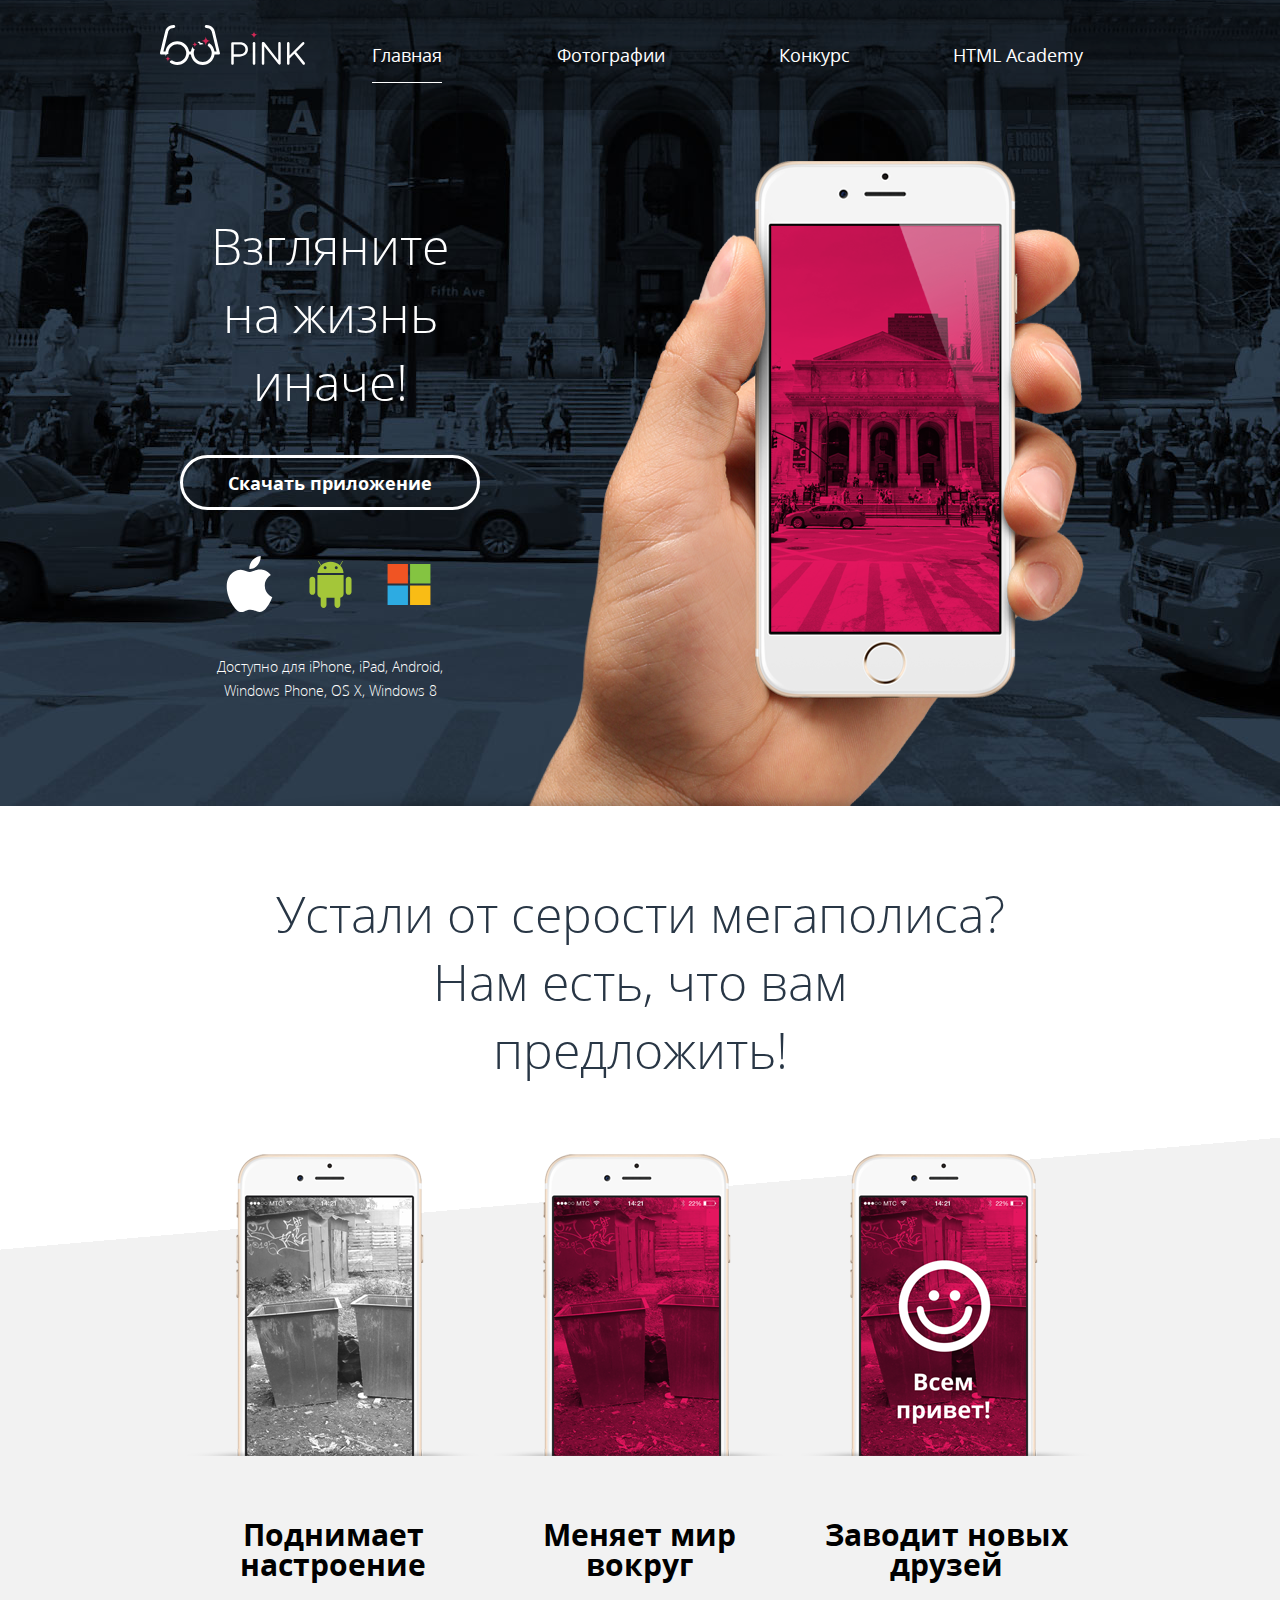
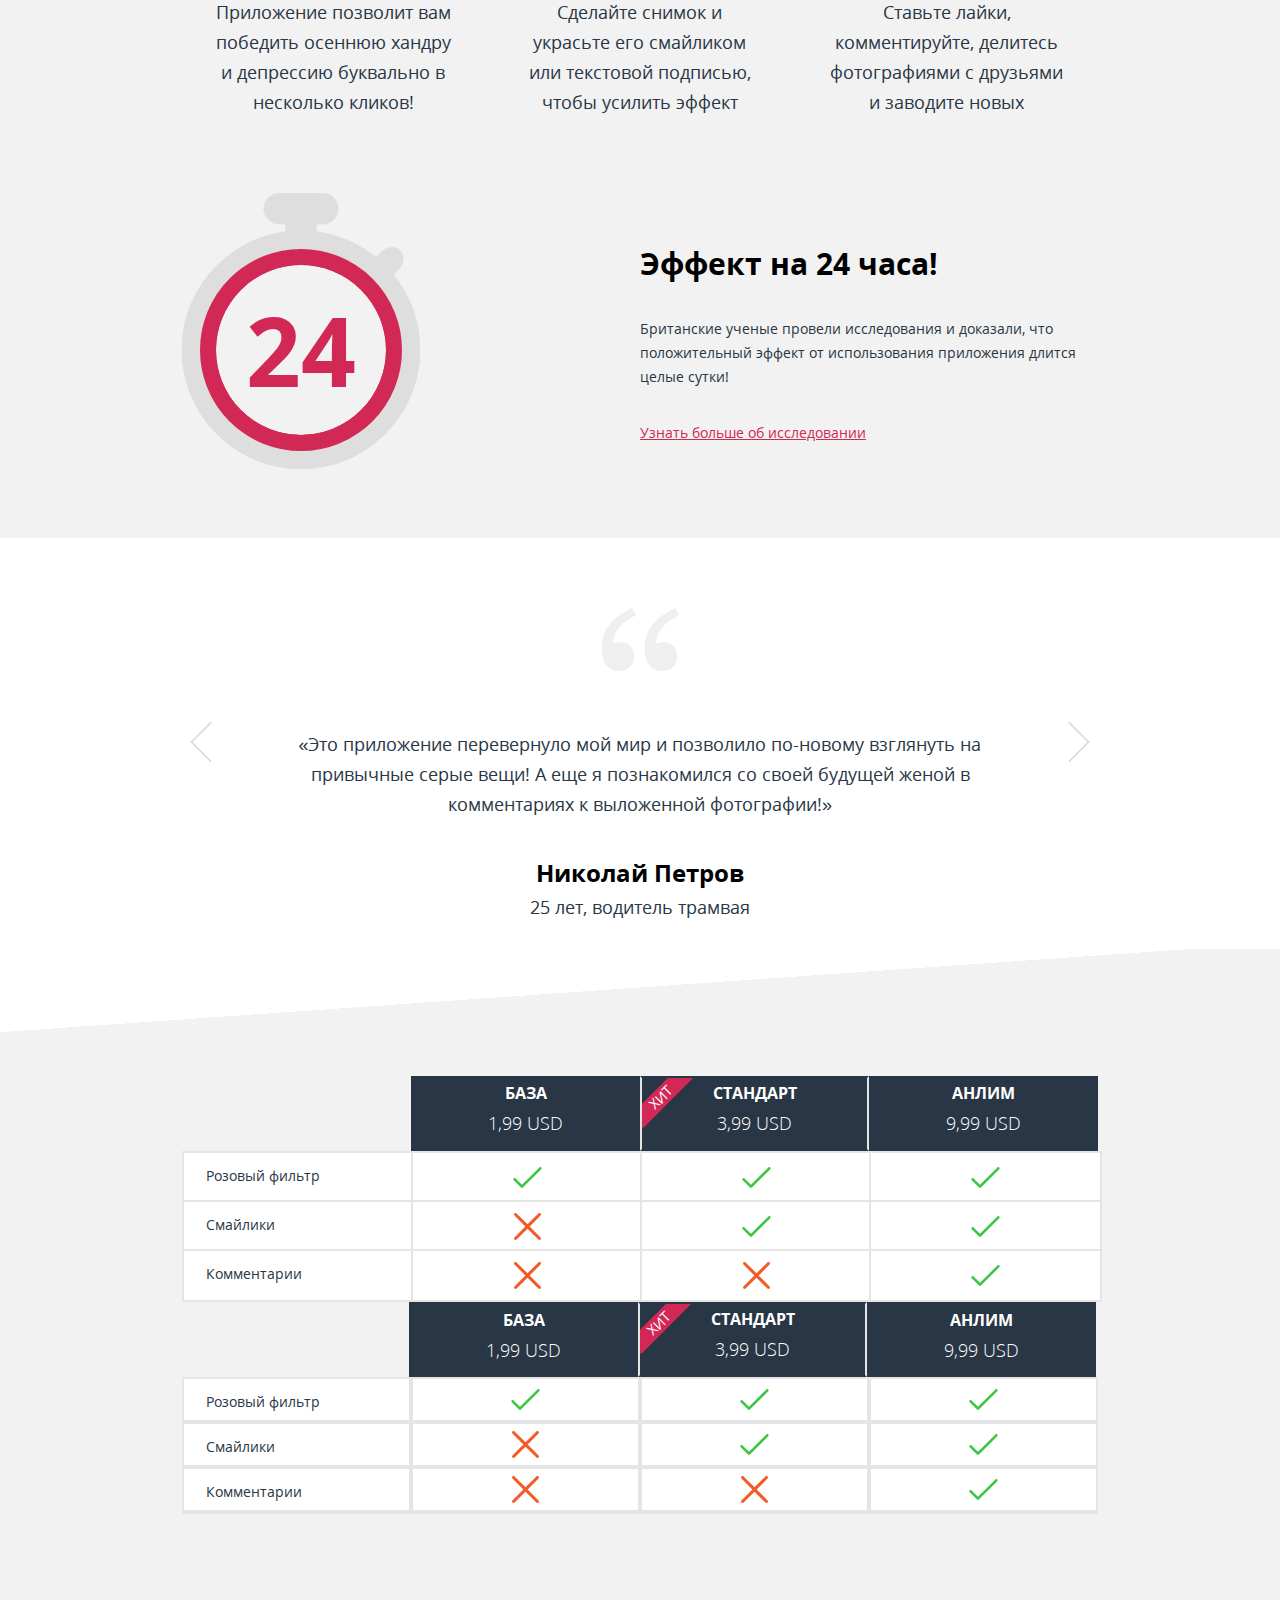
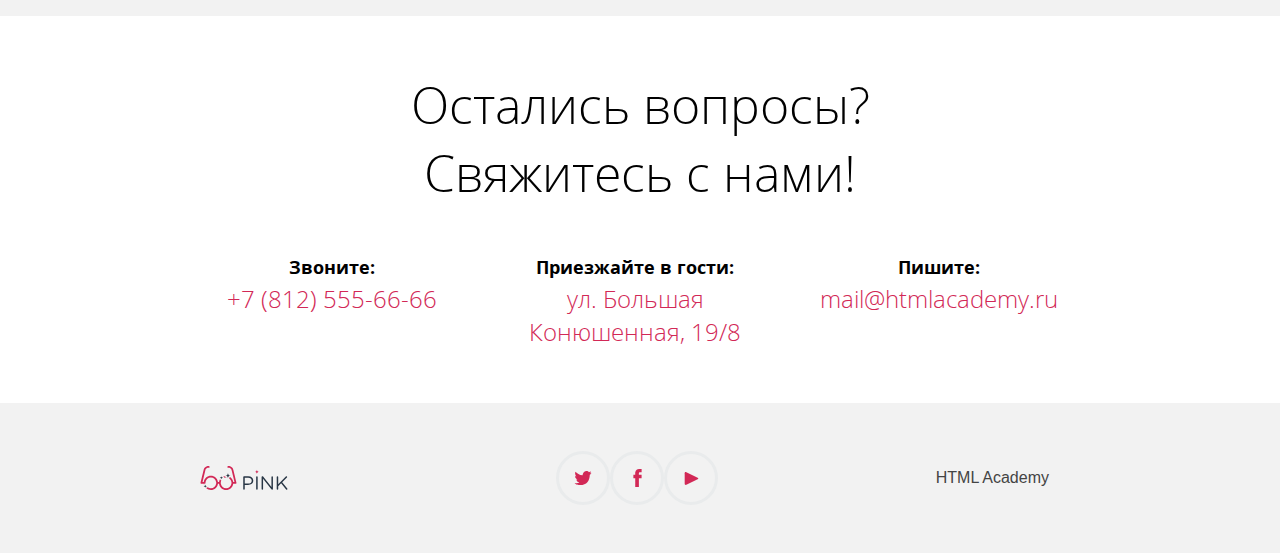
==== commit 2bc87895: "добавил блок price и contacts" ====
--- a/docs/index.html
+++ b/docs/index.html
@@ -471,6 +471,120 @@
   </div>
 </section>
 
+    <section class="price">
+  <div class="price__container container">
+    <h1 class="visually-hidden">Тарифные планы приложения PINK</h1>
+    <div class="price__grid">
+      <div class="price__item price__item--empty"></div>
+      <div class="price__item price__item--tarif">
+        <p class="price__item-title">база</p>
+        <p class="price__item-price">1,99 usd</p>
+      </div>
+      <div class="price__item price__item--tarif price__item--hit">
+        <p class="price__item-title">СТАНДАРТ</p>
+        <p class="price__item-price">3,99 usd</p>
+      </div>
+      <div class="price__item price__item--tarif">
+        <p class="price__item-title">анлим</p>
+        <p class="price__item-price">9,99 usd</p>
+      </div>
+      <div class="price__item">
+        <p class="price__item-text">Розовый фильтр</p>
+      </div>
+      <div class="price__item">
+        <p class="price__item-yes">да</p>
+      </div>
+      <div class="price__item">
+        <p class="price__item-yes">да</p>
+      </div>
+      <div class="price__item">
+        <p class="price__item-yes">да</p>
+      </div>
+      <div class="price__item">
+        <p class="price__item-text">Смайлики</p>
+      </div>
+      <div class="price__item">
+        <p class="price__item-no">нт</p>
+      </div>
+      <div class="price__item">
+        <p class="price__item-yes">да</p>
+      </div>
+      <div class="price__item">
+        <p class="price__item-yes">да</p>
+      </div>
+      <div class="price__item">
+        <p class="price__item-text">Комментарии</p>
+      </div>
+      <div class="price__item">
+        <p class="price__item-no">нет</p>
+      </div>
+      <div class="price__item">
+        <p class="price__item-no">нет</p>
+      </div>
+      <div class="price__item">
+        <p class="price__item-yes">да</p>
+      </div>
+    </div>
+    <table>
+      <tr>
+        <th class="price__item price__item--empty"></th>
+        <th class="price__item price__item--tarif">
+          <p class="price__item-title">база</p>
+          <p class="price__item-price">1,99 usd</p>
+        </th>
+        <th class="price__item price__item--tarif price__item--hit">
+          <p class="price__item-title">СТАНДАРТ</p>
+          <p class="price__item-price">3,99 usd</p>
+        </th>
+        <th class="price__item price__item--tarif">
+          <p class="price__item-title">анлим</p>
+          <p class="price__item-price">9,99 usd</p>
+        </th>
+      </tr>
+      <tr>
+        <td class="price__item price__item-text">Розовый фильтр</td>
+        <td class="price__item price__item-yes">да</td>
+        <td class="price__item price__item-yes">да</td>
+        <td class="price__item price__item-yes">да</td>
+      </tr>
+      <tr>
+        <td class="price__item price__item-text">Смайлики</td>
+        <td class="price__item price__item-no">нет</td>
+        <td class="price__item price__item-yes">да</td>
+        <td class="price__item price__item-yes">да</td>
+      </tr>
+      <tr>
+        <td class="price__item price__item-text">Комментарии</td>
+        <td class="price__item price__item-no">нет</td>
+        <td class="price__item price__item-no">нет</td>
+        <td class="price__item price__item-yes">да</td>
+      </tr>
+    </table>
+  </div>
+</section>
+
+    <section class="contacts">
+  <div class="contacts__container container">
+    <h1 class="visually-hidden">Контакты: телефон, адрес, электронная почта</h1>
+    <h2 class="contacts__title">
+      Остались вопросы?<br>Свяжитесь с нами!
+    </h2>
+    <div class="contacts__content">
+      <div class="contacts__item contacts__item--order1">
+        <p class="contacts__item-title">Звоните:</p>
+        <a class="contacts__item-link" href="tel:+78125556666">+7 (812) 555-66-66</a>
+      </div>
+      <div class="contacts__item contacts__item--order3">
+        <p class="contacts__item-title">Пишите:</p>
+        <a class="contacts__item-link" href="mailto:mail@htmlacademy.ru">mail@htmlacademy.ru</a>
+      </div>
+      <div class="contacts__item contacts__item--w100">
+        <p class="contacts__item-title">Приезжайте в гости:</p>
+        <p class="contacts__item-link">ул. Большая<br>Конюшенная, 19/8</p>
+      </div>
+    </div>
+  </div>
+</section>
 
   </main>
   <footer class="footer">
--- a/docs/css/style.min.css
+++ b/docs/css/style.min.css
@@ -1,2 +1,2 @@
-@font-face{font-family:"opensans";font-style:normal;font-weight:400;src:local("opensans"),url(../fonts/opensans.woff2) format("woff2"),url(../fonts/opensans.woff) format("woff");font-display:swap}@font-face{font-family:"opensans";font-style:normal;font-weight:300;src:local("opensanslight"),url(../fonts/opensanslight.woff2) format("woff2"),url(../fonts/opensanslight.woff) format("woff");font-display:swap}@font-face{font-family:"opensans";font-style:normal;font-weight:900;src:local("opensansbold"),url(../fonts/opensansbold.woff2) format("woff2"),url(../fonts/opensansbold.woff) format("woff");font-display:swap}.main,.page{overflow-x:hidden}.page{box-sizing:border-box;margin:0;padding:0;font-family:"opensans","Arial",sans-serif;font-weight:400}.visually-hidden{visibility:hidden;display:none}.btn,.container{box-sizing:border-box}.btn{margin:0;padding:0;border:0;outline:0;display:flex;align-items:center;justify-content:center;text-decoration:none;color:#fff;text-transform:uppercase;font-size:16px}@media (min-width:320px){.btn:hover{background:#5eaa2f}}.btn:active{color:rgba(255,255,255,.3)}.container{width:100%;max-width:100%;padding-left:20px;padding-right:20px;margin:0 auto}@media (min-width:939.98px){.container{max-width:960px}}.container-fluid{min-width:320px;width:100%;max-width:1440px;margin:0 auto}.header{font-family:"opensans","Arial",sans-serif;background:0 0;height:auto;position:relative;z-index:3;background-color:rgba(0,0,0,.3)}.header--gray{background:#283645}.header__body{padding-top:23px;min-height:66px}@media (min-width:659.98px){.header__body{min-height:110px}}@media (min-width:939.98px){.header__body{padding:0;display:flex;align-items:center}}.header__logo{display:inline-block;height:23px;margin-bottom:21px}.header__logo svg{fill:#fff}@media (min-width:659.98px){.header__logo{margin-bottom:43px}.header__logo,.header__logo svg{width:145px;height:40px}}@media (min-width:939.98px){.header__logo{margin:0;width:147px;position:relative;top:-10px}.header__logo:hover svg{fill:#d22856}.header__logo:active svg{fill:rgba(255,255,255,.7)}}@media (min-width:659.98px){.logo-mobile{display:none}}.logo-tablet{display:none}@media (min-width:659.98px){.logo-tablet{width:145px;height:40px;display:inline-block}}@media (min-width:939.98px){.logo-tablet{display:none}}.logo-desktop{display:none}@media (min-width:939.98px){.logo-desktop{width:147px;height:40px;display:inline-block}}.header-menu{margin:0 -20px}@media (min-width:939.98px){.header-menu{margin:0;display:flex;width:100%;flex:1 1 auto}}.nav-menu{list-style:none;margin:0;padding:0}@media (min-width:939.98px){.nav-menu{display:flex}}.nav-menu__item{width:100%;text-align:center;box-shadow:0 1px 0 #000,inset 0 1px 0 rgba(255,255,255,.15)}@media (min-width:939.98px){.nav-menu__item{box-shadow:none}}.nav-menu__link{display:inline-block;font-weight:700;font-size:18px;line-height:13px;height:13px;color:#fff;text-decoration:none;text-transform:uppercase;padding:25px 0}@media (min-width:939.98px){.nav-menu__link{font-weight:400;font-size:18px;line-height:18px;height:18px;padding:19px 0;display:flex;align-items:center;justify-content:center;text-transform:capitalize;position:relative;width:-webkit-max-content;width:-moz-max-content;width:max-content;margin:0 auto}.nav-menu__link:hover{color:#d22856}.nav-menu__link:active{color:rgba(255,255,255,.7)}.nav-menu__link--active::after{content:"";display:block;position:absolute;bottom:0;left:0;width:100%;height:1px;background-color:#fff}}.feedback span.sim-dot,.header-menu__toggle{padding:0;display:inline-block;cursor:pointer}.header-menu__toggle{position:absolute;top:25px;right:20px;outline:0;border:0;width:23px;height:23px;background:url(../img/icon-menu-cross.svg) center no-repeat}.header-menu__toggle--no-js,.promo__title br{display:none}.header-menu__toggle--cross{width:50px;background:url(../img/icon-menu-burger.svg) center no-repeat}@media (min-width:659.98px){.header-menu__toggle{top:43px}}@media (min-width:939.98px){.header-menu__toggle{display:none;font-size:0;border:0}}.header-menu__wrapper{width:100%}@media (max-width:939.98px){.header-menu__wrapper{display:none}.header-menu__wrapper--no-js,.header-menu__wrapper--shown{display:block}}.footer{font-family:"opensans","Arial",sans-serif;background:#f2f2f2}.footer__container{box-sizing:border-box;display:grid;height:150px;align-items:center;grid-template-columns:repeat(3,1fr)}@media (max-width:659.98px){.footer__container{height:144px}}@media (max-width:600px){.footer__container{height:auto;grid-template-columns:1fr;grid-template-rows:minmax(95px,auto) 63px 78px}}.footer__logo{box-sizing:border-box;display:inline-block;width:128px;height:24px}@media (max-width:600px){.footer__logo{margin:37px auto 32px}}@media (min-width:320px){.footer__logo:hover{fill:rgba(0,0,0,.8)}.footer__logo:active{fill:rgba(0,0,0,.6)}}.footer__social{box-sizing:border-box;height:100%;font-family:"opensans","Arial",sans-serif;padding:0;margin:0 auto;display:flex;align-items:center;flex-wrap:wrap;min-width:167px}.footer__social-item{list-style:none}.footer__social-link{fill:#d22856;display:flex;width:48px;height:48px;border-radius:50%;border:3px solid #e9ebec;align-items:center;justify-content:center}@media (min-width:320px){.footer__social-link:hover{fill:#68b738}.footer__social-link:active{fill:rgba(104,183,56,.6)}}.footer__social-link--twitter svg{width:18px;height:14px}.footer__social-link--facebook svg{width:9px;height:18px}.footer__social-link--youtube svg{width:15px;height:13px}.footer__copy{display:flex;align-items:center;justify-content:flex-end;flex-wrap:nowrap}@media (max-width:600px){.footer__copy{justify-content:center}}.footer__text{font-family:"Arial",sans-serif;margin:0 24px 0 0;font-size:16px;line-height:18px}.footer__academy-logo{color:#444;display:flex;align-items:center;justify-content:flex-end;flex-wrap:nowrap;fill:#d22856;text-decoration:none}@media (min-width:320px){.footer__academy-logo:hover{fill:#68b738}}.footer__academy-logo:active{color:#b3b3b3;fill:rgba(104,183,56,.6)}@media (max-width:600px){.footer__academy-logo{width:100%;justify-content:space-between}}@media (max-width:320px){.logo-pink-blue-desktop--letter{display:none}}.entry{background-color:#1d2631;background-image:url(../img/bg-back-mobile@1x.jpg);background-repeat:no-repeat;background-position:top center;background-size:cover 462px}.entry--menu-open{background-position:center 252px}@media (min-width:659.98px){.entry{background-image:url(../img/bg-back-tablet@1x.jpg);background-position:bottom center}}@media (min-width:939.98px){.entry{background-image:url(../img/bg-back-desktop@1x.jpg)}}.entry__promo{font-family:"opensans","Arial",sans-serif}.promo__container{position:relative;z-index:2;margin:0;padding:25px 20px 38px;box-sizing:border-box;display:flex;flex-direction:column;justify-content:center;align-items:center}@media (min-width:659.98px){.promo__container{padding:102px 20px 103px;align-items:flex-start}}@media (min-width:939.98px){.promo__container{max-width:960px;margin:0 auto}}.promo__title{margin:0 0 26px;padding:0;font-weight:300;font-size:24px;line-height:29px;color:#fff;display:inline-block;width:280px;text-align:center}@media (min-width:659.98px){.promo__title{font-size:40px;line-height:48px;margin-bottom:39px;width:300px;min-height:127px}.promo__title br{display:block}}@media (min-width:939.98px){.promo__title{font-size:50px;line-height:68px;min-height:174px}}.promo__img-hand{margin:0 0 28px -60px;width:260px;box-sizing:border-box;z-index:-1}@media (min-width:659.98px){.promo__img-hand{width:660px;height:545px;position:absolute;bottom:0;right:0;margin:0}}@media (min-width:1200px){.promo__img-hand{width:1050px;height:645px;right:-130px}}.promo__download-link{display:inline-block;width:280px;height:55px;border:3px solid #fff;box-sizing:border-box;border-radius:29px;display:flex;align-items:center;justify-content:center;color:#fff;text-decoration:none;font-weight:900;font-size:18px;line-height:18px;margin-bottom:32px}@media (min-width:320px){.promo__download-link:hover{color:#d22856;background-color:#fff}}@media (min-width:659.98px){.promo__download-link{margin-bottom:46px;width:300px}}.promo__os-list{padding:0;list-style:none;display:flex;align-items:center;width:100%;justify-content:space-between;margin:0 0 28px}@media (min-width:659.98px){.promo__os-list{margin-bottom:38px;width:205px;margin-left:46px}}.promo__text{margin:0;text-align:center;font-weight:300;font-size:14px;line-height:24px;color:#fff}@media (min-width:659.98px){.promo__text{width:300px}}.features{font-family:"opensans","Arial",sans-serif;box-sizing:border-box;background-image:linear-gradient(351deg,#f2f2f2 76%,#fff 76%)}@media (min-width:659.98px){.features{background-image:linear-gradient(355deg,#f2f2f2 61%,#fff 61%)}}@media (min-width:939.98px){.features{background-image:linear-gradient(355deg,#f2f2f2 59%,#fff 59%)}}.features__container{padding-top:46px}@media (min-width:659.98px){.features__container{padding-top:58px}}@media (min-width:939.98px){.features__container{padding-top:74px}}.features__title{font-style:normal;font-weight:300;font-size:24px;line-height:29px;color:#283645;text-align:center;margin:0 0 35px}.features__title--last{margin-bottom:123px}@media (min-width:659.98px){.features__title{font-size:40px;line-height:54px;margin-bottom:0}.features__title--last{margin-bottom:45px}}@media (min-width:939.98px){.features__title{font-size:50px;line-height:68px}.features__title--last{margin-bottom:70px}}.features__body{display:grid;justify-items:center;overflow:hidden;position:relative}@media (min-width:659.98px){.features__body{grid-template-columns:1fr 1fr;grid-template-rows:minmax(200px,auto) minmax(145px,auto) minmax(140px,auto);align-items:center;min-height:482px}}@media (min-width:939.98px){.features__body{grid-template-columns:1fr 1fr 1fr;grid-template-rows:auto -webkit-max-content;grid-template-rows:auto max-content;align-items:stretch}}.features__img--desktop{display:none}@media (min-width:939.98px){.features__img--desktop{display:inline-block}}.features__img--all-viewport{grid-row:5;position:relative;bottom:-43px}@media (min-width:659.98px){.features__img--all-viewport{grid-row:1/4;grid-column:1/2;bottom:-3px;align-self:flex-start;justify-self:flex-start}.features__img--all-viewport img{width:268px;height:481px}}@media (min-width:939.98px){.features__img--all-viewport{grid-row:auto;grid-column:auto;bottom:0;justify-self:center}.features__img--all-viewport img{width:292px;height:302px}}.feautures__item--first{align-self:end}.feautures__item--last{align-self:start}@media (min-width:939.98px){.feautures__item{padding:59px 30px}}.feautures__item-title{font-family:"opensans","Arial",sans-serif;font-weight:700;font-size:18px;line-height:14px;color:#000;margin:0 0 24px;text-align:center}@media (min-width:659.98px){.feautures__item-title{text-align:left;margin-bottom:17px}}@media (min-width:939.98px){.feautures__item-title{text-align:center;font-size:30px;line-height:30px;font-weight:900}}.feautures__item-text{font-family:"opensans","Arial",sans-serif;margin:0 0 43px;font-weight:400;font-size:14px;line-height:24px;color:#283645;text-align:center}.feautures__item-text--m0{margin-bottom:0}@media (min-width:659.98px){.feautures__item-text{text-align:left;margin:0 0 30px}}@media (min-width:939.98px){.feautures__item-text{text-align:center;font-size:18px;line-height:30px;margin:0}}.effect{padding:110px 0 109px}@media (max-width:659.98px){.effect{display:none}}@media (min-width:939.98px){.effect{background:#f2f2f2;padding:17px 0 67px}}.effect__grid{display:grid;grid-template-columns:1fr 1fr;align-items:center;grid-template-rows:auto minmax(82px,auto) -webkit-min-content;grid-template-rows:auto minmax(82px,auto) min-content}.effect__timer{font-weight:700;font-size:96px;line-height:96px;color:#d22856;display:inline-block;background-color:transparent;display:flex;align-items:center;justify-content:center;position:relative;z-index:2;margin:56px 0 20px 20px;grid-column:1/2;grid-row:1/4}.effect__timer::after{content:"";position:absolute;z-index:-1;bottom:-34px;left:-34px;width:238px;height:277px;background:url(../img/icon-timer.svg) center center no-repeat;background-size:contain}.effect__timer,.effect__timer::before{box-sizing:border-box;width:202px;height:202px;border-radius:50%;border:16px solid #d22856}.effect__timer::before{content:"";position:absolute;z-index:1;top:-16px;left:-16px}.effect__title{font-weight:700;font-size:30px;line-height:36px;margin:0;align-self:end}@media (min-width:939.98px){.effect__title{margin-bottom:30px}.effect__title br{display:none}}.effect__link,.effect__text{font-size:14px;line-height:24px}.effect__text{color:#283645;margin:0}.effect__link{font-weight:400;color:#d22856}.feedback__container{min-height:364px;padding-top:50px;padding-bottom:57px}@media (min-width:659.98px){.feedback__container{min-height:405px}}@media (min-width:939.98px){.feedback__container{padding-top:70px}}.feedback__slider-wrapper{position:relative;min-height:257px;max-height:100%}.feedback__slider-list{margin:0;padding:0;min-height:100%;list-style-type:none;position:relative}.feedback__slider-dots-list{width:100%;height:auto;position:absolute;left:0;bottom:0;z-index:3;margin:0;padding:0;text-align:center;display:flex;align-items:center;justify-content:center}@media (min-width:939.98px){.feedback__slider-dots-list{display:none}}.feedback span.sim-dot{width:6px;height:6px;margin:5px 7px;background-color:#fff;border:3px solid #000;border-radius:50%}.feedback__slider-btn{display:none}@media (min-width:939.98px){.feedback__slider-btn{display:block;border:0;outline:0;background-color:transparent;margin:0;padding:0;font-size:0;width:22px;height:41px;position:absolute;cursor:pointer;opacity:.6;z-index:4;fill:#bfc3c7}.feedback__slider-btn:focus{outline:2px solid #000;outline-offset:2px}}.feedback__slider-btn--prev{left:10px;top:40%}.feedback__slider-btn--next{right:10px;top:40%}.feedback-item{font-family:"opensans","Arial",sans-serif;width:100%;height:auto;transition:opacity 1s ease-in;opacity:0;position:absolute;z-index:2;left:0;top:0;display:block}@media (min-width:659.98px){.feedback-item{display:flex;flex-direction:column;align-items:center}}@media (min-width:939.98px){.feedback-item{padding-top:121px}}.feedback-item__author{font-weight:700;font-size:18px;line-height:18px;color:#000;text-align:center;margin:0 0 31px}@media (min-width:659.98px){.feedback-item__author{font-size:20px;margin-bottom:10px}}@media (min-width:939.98px){.feedback-item__author{font-size:24px}}.feedback-item__author-info{display:none;margin:0}@media (min-width:659.98px){.feedback-item__author-info{display:block;font-size:14px;line-height:30px;text-align:center;color:#283645}}@media (min-width:939.98px){.feedback-item__author-info{font-size:18px}}.feedback-item__text{margin:0;font-family:"opensans","Arial",sans-serif;font-size:14px;line-height:30px;text-align:center;color:#283645}@media (min-width:659.98px){.feedback-item__text{font-size:18px;order:-1;margin-bottom:45px}}@media (min-width:939.98px){.feedback-item__text{width:688px;position:relative}.feedback-item__text::after{content:"";width:79px;height:63px;display:block;background:url(../img/icon-quotes.svg) center no-repeat;background-size:contain;position:absolute;top:-121px;left:50%;transform:translateX(-50%)}}
+@charset "UTF-8";@font-face{font-family:"opensans";font-style:normal;font-weight:400;src:local("opensans"),url(../fonts/opensans.woff2) format("woff2"),url(../fonts/opensans.woff) format("woff");font-display:swap}@font-face{font-family:"opensans";font-style:normal;font-weight:300;src:local("opensanslight"),url(../fonts/opensanslight.woff2) format("woff2"),url(../fonts/opensanslight.woff) format("woff");font-display:swap}@font-face{font-family:"opensans";font-style:normal;font-weight:900;src:local("opensansbold"),url(../fonts/opensansbold.woff2) format("woff2"),url(../fonts/opensansbold.woff) format("woff");font-display:swap}.main,.page{overflow-x:hidden}.page{box-sizing:border-box;margin:0;padding:0;font-family:"opensans","Arial",sans-serif;font-weight:400}.visually-hidden{visibility:hidden;display:none}.btn,.container{box-sizing:border-box}.btn{margin:0;padding:0;border:0;outline:0;display:flex;align-items:center;justify-content:center;text-decoration:none;color:#fff;text-transform:uppercase;font-size:16px}@media (min-width:320px){.btn:hover{background:#5eaa2f}}.btn:active{color:rgba(255,255,255,.3)}.container{width:100%;max-width:100%;padding-left:20px;padding-right:20px;margin:0 auto}@media (min-width:939.98px){.container{max-width:960px}}.container-fluid{min-width:320px;width:100%;max-width:1440px;margin:0 auto}.header{font-family:"opensans","Arial",sans-serif;background:0 0;height:auto;position:relative;z-index:3;background-color:rgba(0,0,0,.3)}.header--gray{background:#283645}.header__body{padding-top:23px;min-height:66px}@media (min-width:659.98px){.header__body{min-height:110px}}@media (min-width:939.98px){.header__body{padding:0;display:flex;align-items:center}}.header__logo{display:inline-block;height:23px;margin-bottom:21px}.header__logo svg{fill:#fff}@media (min-width:659.98px){.header__logo{margin-bottom:43px}.header__logo,.header__logo svg{width:145px;height:40px}}@media (min-width:939.98px){.header__logo{margin:0;width:147px;position:relative;top:-10px}.header__logo:hover svg{fill:#d22856}.header__logo:active svg{fill:rgba(255,255,255,.7)}}@media (min-width:659.98px){.logo-mobile{display:none}}.logo-tablet{display:none}@media (min-width:659.98px){.logo-tablet{width:145px;height:40px;display:inline-block}}@media (min-width:939.98px){.logo-tablet{display:none}}.logo-desktop{display:none}@media (min-width:939.98px){.logo-desktop{width:147px;height:40px;display:inline-block}}.header-menu{margin:0 -20px}@media (min-width:939.98px){.header-menu{margin:0;display:flex;width:100%;flex:1 1 auto}}.nav-menu{list-style:none;margin:0;padding:0}@media (min-width:939.98px){.nav-menu{display:flex}}.nav-menu__item{width:100%;text-align:center;box-shadow:0 1px 0 #000,inset 0 1px 0 rgba(255,255,255,.15)}@media (min-width:939.98px){.nav-menu__item{box-shadow:none}}.nav-menu__link{display:inline-block;font-weight:700;font-size:18px;line-height:13px;height:13px;color:#fff;text-decoration:none;text-transform:uppercase;padding:25px 0}@media (min-width:939.98px){.nav-menu__link{font-weight:400;font-size:18px;line-height:18px;height:18px;padding:19px 0;display:flex;align-items:center;justify-content:center;text-transform:capitalize;position:relative;width:-webkit-max-content;width:-moz-max-content;width:max-content;margin:0 auto}.nav-menu__link:hover{color:#d22856}.nav-menu__link:active{color:rgba(255,255,255,.7)}.nav-menu__link--active::after{content:"";display:block;position:absolute;bottom:0;left:0;width:100%;height:1px;background-color:#fff}}.feedback span.sim-dot,.header-menu__toggle{padding:0;display:inline-block;cursor:pointer}.header-menu__toggle{position:absolute;top:25px;right:20px;outline:0;border:0;width:23px;height:23px;background:url(../img/icon-menu-cross.svg) center no-repeat}.header-menu__toggle--no-js,.promo__title br{display:none}.header-menu__toggle--cross{width:50px;background:url(../img/icon-menu-burger.svg) center no-repeat}@media (min-width:659.98px){.header-menu__toggle{top:43px}}@media (min-width:939.98px){.header-menu__toggle{display:none;font-size:0;border:0}}.header-menu__wrapper,table,table tr{width:100%}@media (max-width:939.98px){.header-menu__wrapper{display:none}.header-menu__wrapper--no-js,.header-menu__wrapper--shown{display:block}}.footer{font-family:"opensans","Arial",sans-serif;background:#f2f2f2}.footer__container{box-sizing:border-box;display:grid;height:150px;align-items:center;grid-template-columns:repeat(3,1fr)}@media (max-width:659.98px){.footer__container{height:144px}}@media (max-width:600px){.footer__container{height:auto;grid-template-columns:1fr;grid-template-rows:minmax(95px,auto) 63px 78px}}.footer__logo{box-sizing:border-box;display:inline-block;width:128px;height:24px}@media (max-width:600px){.footer__logo{margin:37px auto 32px}}@media (min-width:320px){.footer__logo:hover{fill:rgba(0,0,0,.8)}.footer__logo:active{fill:rgba(0,0,0,.6)}}.footer__social{box-sizing:border-box;height:100%;font-family:"opensans","Arial",sans-serif;padding:0;margin:0 auto;display:flex;align-items:center;flex-wrap:wrap;min-width:167px}.footer__social-item{list-style:none}.footer__social-link{fill:#d22856;display:flex;width:48px;height:48px;border-radius:50%;border:3px solid #e9ebec;align-items:center;justify-content:center}@media (min-width:320px){.footer__social-link:hover{fill:#68b738}.footer__social-link:active{fill:rgba(104,183,56,.6)}}.footer__social-link--twitter svg{width:18px;height:14px}.footer__social-link--facebook svg{width:9px;height:18px}.footer__social-link--youtube svg{width:15px;height:13px}.footer__copy{display:flex;align-items:center;justify-content:flex-end;flex-wrap:nowrap}@media (max-width:600px){.footer__copy{justify-content:center}}.footer__text{font-family:"Arial",sans-serif;margin:0 24px 0 0;font-size:16px;line-height:18px}.footer__academy-logo{color:#444;display:flex;align-items:center;justify-content:flex-end;flex-wrap:nowrap;fill:#d22856;text-decoration:none}@media (min-width:320px){.footer__academy-logo:hover{fill:#68b738}}.footer__academy-logo:active{color:#b3b3b3;fill:rgba(104,183,56,.6)}@media (max-width:600px){.footer__academy-logo{width:100%;justify-content:space-between}}@media (max-width:320px){.logo-pink-blue-desktop--letter{display:none}}.entry{background-color:#1d2631;background-image:url(../img/bg-back-mobile@1x.jpg);background-repeat:no-repeat;background-position:top center;background-size:cover 462px}.entry--menu-open{background-position:center 252px}@media (min-width:659.98px){.entry{background-image:url(../img/bg-back-tablet@1x.jpg);background-position:bottom center}}@media (min-width:939.98px){.entry{background-image:url(../img/bg-back-desktop@1x.jpg)}}.entry__promo{font-family:"opensans","Arial",sans-serif}.promo__container{position:relative;z-index:2;margin:0;padding:25px 20px 38px;box-sizing:border-box;display:flex;flex-direction:column;justify-content:center;align-items:center}@media (min-width:659.98px){.promo__container{padding:102px 20px 103px;align-items:flex-start}}@media (min-width:939.98px){.promo__container{max-width:960px;margin:0 auto}}.promo__title{margin:0 0 26px;padding:0;font-weight:300;font-size:24px;line-height:29px;color:#fff;display:inline-block;width:280px;text-align:center}@media (min-width:659.98px){.promo__title{font-size:40px;line-height:48px;margin-bottom:39px;width:300px;min-height:127px}.promo__title br{display:block}}@media (min-width:939.98px){.promo__title{font-size:50px;line-height:68px;min-height:174px}}.promo__img-hand{margin:0 0 28px -60px;width:260px;box-sizing:border-box;z-index:-1}@media (min-width:659.98px){.promo__img-hand{width:660px;height:545px;position:absolute;bottom:0;right:0;margin:0}}@media (min-width:1200px){.promo__img-hand{width:1050px;height:645px;right:-130px}}.promo__download-link{display:inline-block;width:280px;height:55px;border:3px solid #fff;box-sizing:border-box;border-radius:29px;display:flex;align-items:center;justify-content:center;color:#fff;text-decoration:none;font-weight:900;font-size:18px;line-height:18px;margin-bottom:32px}@media (min-width:320px){.promo__download-link:hover{color:#d22856;background-color:#fff}}@media (min-width:659.98px){.promo__download-link{margin-bottom:46px;width:300px}}.promo__os-list{padding:0;list-style:none;display:flex;align-items:center;width:100%;justify-content:space-between;margin:0 0 28px}@media (min-width:659.98px){.promo__os-list{margin-bottom:38px;width:205px;margin-left:46px}}.promo__text{margin:0;text-align:center;font-weight:300;font-size:14px;line-height:24px;color:#fff}@media (min-width:659.98px){.promo__text{width:300px}}.features{font-family:"opensans","Arial",sans-serif;box-sizing:border-box;background-image:linear-gradient(351deg,#f2f2f2 76%,#fff 76%)}@media (min-width:659.98px){.features{background-image:linear-gradient(355deg,#f2f2f2 61%,#fff 61%)}}@media (min-width:939.98px){.features{background-image:linear-gradient(355deg,#f2f2f2 59%,#fff 59%)}}.features__container{padding-top:46px}@media (min-width:659.98px){.features__container{padding-top:58px}}@media (min-width:939.98px){.features__container{padding-top:74px}}.features__title{font-style:normal;font-weight:300;font-size:24px;line-height:29px;color:#283645;text-align:center;margin:0 0 35px}.features__title--last{margin-bottom:123px}@media (min-width:659.98px){.features__title{font-size:40px;line-height:54px;margin-bottom:0}.features__title--last{margin-bottom:45px}}@media (min-width:939.98px){.features__title{font-size:50px;line-height:68px}.features__title--last{margin-bottom:70px}}.features__body{display:grid;justify-items:center;overflow:hidden;position:relative}@media (min-width:659.98px){.features__body{grid-template-columns:1fr 1fr;grid-template-rows:minmax(200px,auto) minmax(145px,auto) minmax(140px,auto);align-items:center;min-height:482px}}@media (min-width:939.98px){.features__body{grid-template-columns:1fr 1fr 1fr;grid-template-rows:auto -webkit-max-content;grid-template-rows:auto max-content;align-items:stretch}}.features__img--desktop{display:none}@media (min-width:939.98px){.features__img--desktop{display:inline-block}}.features__img--all-viewport{grid-row:5;position:relative;bottom:-43px}@media (min-width:659.98px){.features__img--all-viewport{grid-row:1/4;grid-column:1/2;bottom:-3px;align-self:flex-start;justify-self:flex-start}.features__img--all-viewport img{width:268px;height:481px}}@media (min-width:939.98px){.features__img--all-viewport{grid-row:auto;grid-column:auto;bottom:0;justify-self:center}.features__img--all-viewport img{width:292px;height:302px}}.feautures__item--first{align-self:end}.feautures__item--last{align-self:start}@media (min-width:939.98px){.feautures__item{padding:59px 30px}}.feautures__item-title{font-family:"opensans","Arial",sans-serif;font-weight:700;font-size:18px;line-height:14px;color:#000;margin:0 0 24px;text-align:center}@media (min-width:659.98px){.feautures__item-title{text-align:left;margin-bottom:17px}}@media (min-width:939.98px){.feautures__item-title{text-align:center;font-size:30px;line-height:30px;font-weight:900}}.feautures__item-text{font-family:"opensans","Arial",sans-serif;margin:0 0 43px;font-weight:400;font-size:14px;line-height:24px;color:#283645;text-align:center}.feautures__item-text--m0{margin-bottom:0}@media (min-width:659.98px){.feautures__item-text{text-align:left;margin:0 0 30px}}@media (min-width:939.98px){.feautures__item-text{text-align:center;font-size:18px;line-height:30px;margin:0}}.effect{padding:110px 0 109px}@media (max-width:659.98px){.effect{display:none}}@media (min-width:939.98px){.effect{background:#f2f2f2;padding:17px 0 67px}}.effect__grid{display:grid;grid-template-columns:1fr 1fr;align-items:center;grid-template-rows:auto minmax(82px,auto) -webkit-min-content;grid-template-rows:auto minmax(82px,auto) min-content}.effect__timer{font-weight:700;font-size:96px;line-height:96px;color:#d22856;display:inline-block;background-color:transparent;display:flex;align-items:center;justify-content:center;position:relative;z-index:2;margin:56px 0 20px 20px;grid-column:1/2;grid-row:1/4}.effect__timer::after{content:"";position:absolute;z-index:-1;bottom:-34px;left:-34px;width:238px;height:277px;background:url(../img/icon-timer.svg) center center no-repeat;background-size:contain}.effect__timer,.effect__timer::before{box-sizing:border-box;width:202px;height:202px;border-radius:50%;border:16px solid #d22856}.effect__timer::before{content:"";position:absolute;z-index:1;top:-16px;left:-16px}.effect__title{font-weight:700;font-size:30px;line-height:36px;margin:0;align-self:end}@media (min-width:939.98px){.effect__title{margin-bottom:30px}.effect__title br{display:none}}.effect__link,.effect__text{font-size:14px;line-height:24px}.effect__text{color:#283645;margin:0}.effect__link{font-weight:400;color:#d22856}.feedback__container{min-height:364px;padding-top:50px;padding-bottom:57px}@media (min-width:659.98px){.feedback__container{min-height:405px}}@media (min-width:939.98px){.feedback__container{padding-top:70px}}.feedback__slider-wrapper{position:relative;min-height:257px;max-height:100%}.feedback__slider-list{margin:0;padding:0;min-height:100%;list-style-type:none;position:relative}.feedback__slider-dots-list{width:100%;height:auto;position:absolute;left:0;bottom:0;z-index:3;margin:0;padding:0;text-align:center;display:flex;align-items:center;justify-content:center}@media (min-width:939.98px){.feedback__slider-dots-list{display:none}}.feedback span.sim-dot{width:6px;height:6px;margin:5px 7px;background-color:#fff;border:3px solid #000;border-radius:50%}.feedback__slider-btn{display:none}@media (min-width:939.98px){.feedback__slider-btn{display:block;border:0;outline:0;background-color:transparent;margin:0;padding:0;font-size:0;width:22px;height:41px;position:absolute;cursor:pointer;opacity:.6;z-index:4;fill:#bfc3c7}.feedback__slider-btn:focus{outline:2px solid #000;outline-offset:2px}}.feedback__slider-btn--prev{left:10px;top:40%}.feedback__slider-btn--next{right:10px;top:40%}.feedback-item{font-family:"opensans","Arial",sans-serif;width:100%;height:auto;transition:opacity 1s ease-in;opacity:0;position:absolute;z-index:2;left:0;top:0;display:block}@media (min-width:659.98px){.feedback-item{display:flex;flex-direction:column;align-items:center}}@media (min-width:939.98px){.feedback-item{padding-top:121px}}.feedback-item__author{font-weight:700;font-size:18px;line-height:18px;color:#000;text-align:center;margin:0 0 31px}@media (min-width:659.98px){.feedback-item__author{font-size:20px;margin-bottom:10px}}@media (min-width:939.98px){.feedback-item__author{font-size:24px}}.feedback-item__author-info{display:none;margin:0}@media (min-width:659.98px){.feedback-item__author-info{display:block;font-size:14px;line-height:30px;text-align:center;color:#283645}}@media (min-width:939.98px){.feedback-item__author-info{font-size:18px}}.feedback-item__text{margin:0;font-family:"opensans","Arial",sans-serif;font-size:14px;line-height:30px;text-align:center;color:#283645}@media (min-width:659.98px){.feedback-item__text{font-size:18px;order:-1;margin-bottom:45px}}@media (min-width:939.98px){.feedback-item__text{width:688px;position:relative}.feedback-item__text::after{content:"";width:79px;height:63px;display:block;background:url(../img/icon-quotes.svg) center no-repeat;background-size:contain;position:absolute;top:-121px;left:50%;transform:translateX(-50%)}}.price{font-family:"opensans","Arial",sans-serif;box-sizing:border-box;padding:70px 0 100px;background:linear-gradient(176deg,#fff 7%,#f2f2f2 7%)}@media (min-width:659.98px){.price{background:linear-gradient(176deg,#fff 11%,#f2f2f2 11%);padding:127px 0 100px}}.price__grid{padding:0 2px 2px;display:grid;grid-template-columns:repeat(4,1fr);grid-template-rows:minmax(75px,auto) repeat(3,minmax(45px,auto))}.price__item{background-color:#fff;width:100%;height:100%;border:2px solid #e5e5e5;border-radius:0}.price__item--tarif{background:#283645;color:#fff;text-transform:uppercase;line-height:30px;text-align:center;border:2px solid #283645;box-sizing:border-box;z-index:1}.price__item--hit{position:relative;padding:0 2px 2px;box-sizing:border-box;border-left-color:#e5e5e5;border-right-color:#e5e5e5;z-index:5;overflow:hidden}.price__item--hit:after{position:absolute;content:"";background:#d22856;top:8px;left:-16px;height:18px;width:75px;transform:rotate(-45deg);z-index:5}.price__item--hit:before{font-size:14px;line-height:14px;margin:0;padding:0;font-weight:400;position:absolute;content:"ХИТ";height:10px;transform:rotate(-45deg);top:13px;left:4px;z-index:6}.price__item--empty{background-color:#f2f2f2;border:0;margin-top:-2px;margin-left:-2px}.price__item-title{margin:0;padding:0;font-weight:700;font-size:16px}.price__item-price{margin:0;padding:0;font-weight:300;font-size:18px}.price__item-text{margin:0;font-size:14px;line-height:45px;color:#283645;padding:0 0 0 22px}.price__item-no,.price__item-yes{font-size:0;width:100%;height:100%}.price__item-yes{background:url(../img/icon-yes.svg) center no-repeat;background-size:31px 21px}.price__item-no{box-sizing:border-box;background:url(../img/icon-no.svg) center no-repeat;background-size:27px 27px}table{padding:0;margin:0}table tr{display:flex}table tr:last-child{border-bottom:2px solid #e5e5e5}table td{border:2px solid #e5e5e5}table .price__item{height:45px;flex:0 1 25%;box-sizing:border-box;background-color:#fff}table .price__item--tarif{height:75px;background:#283645}table .price__item--empty{border:0;background-color:transparent}.contacts__container{padding-top:50px;font-weight:300}@media (min-width:659.98px){.contacts__container{padding-top:55px}}.contacts__title{padding:0;font-weight:300;font-size:24px;line-height:29px;margin:0 0 45px;text-align:center}@media (min-width:939.98px){.contacts__title{font-size:50px;line-height:68px}}.contacts__content{text-align:center}@media (min-width:659.98px){.contacts__content{display:flex;flex-wrap:wrap}}.contacts__item{margin-bottom:31px}@media (min-width:659.98px){.contacts__item{flex:0 1 50%;margin-bottom:55px}.contacts__item--w100{flex:1 1 100%}}@media (min-width:939.98px){.contacts__item{flex:0 1 33%}.contacts__item--order1{order:-1}.contacts__item--order3{order:3}.contacts__item--w100{order:0}}.contacts__item-title{margin:0;padding:0;font-weight:700;font-size:18px;line-height:30px}.contacts__item-link{margin:0;padding:0;font-size:24px;line-height:33px;text-decoration:none;color:#d22856}
 /*# sourceMappingURL=style.min.css.map */
